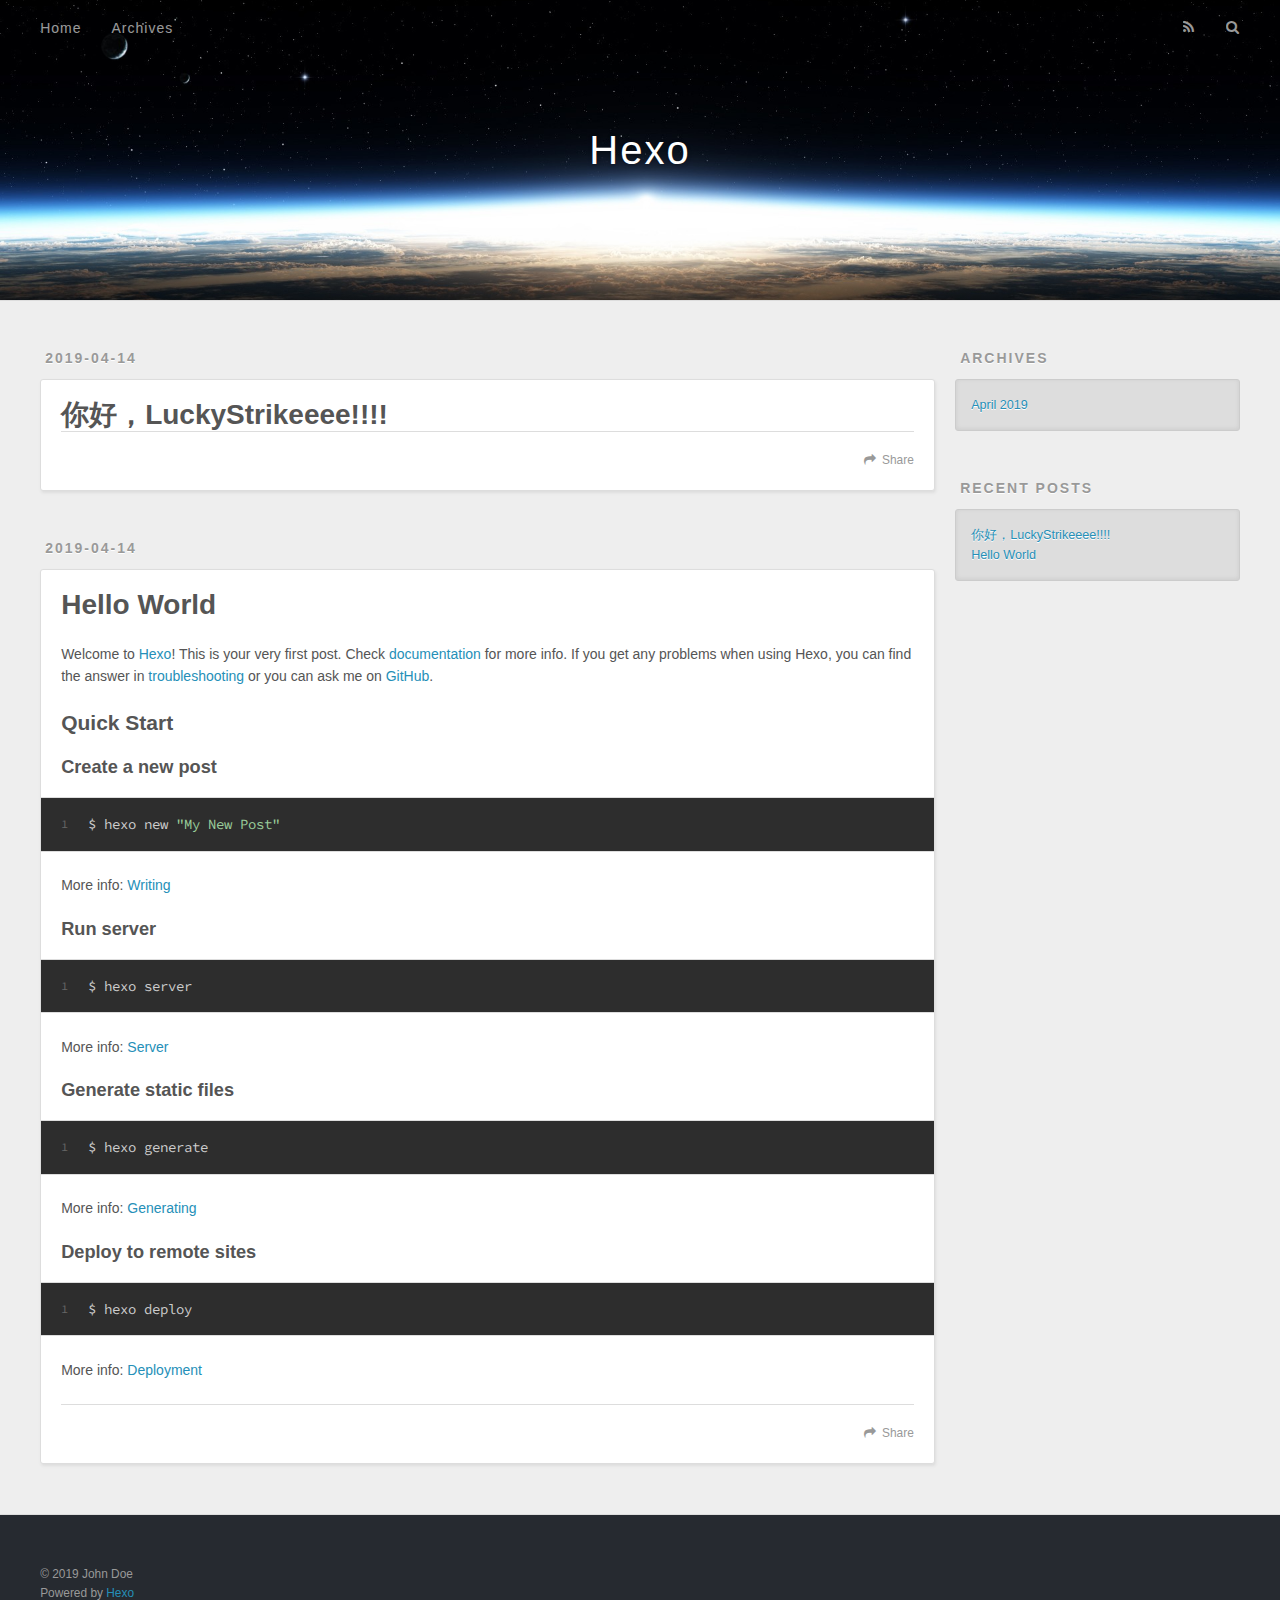
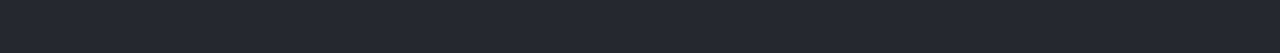
==== index.html @ 192e0778 "Site updated: 2019-04-14 22:30:24" ====
<!DOCTYPE html>
<html>
<head><meta name="generator" content="Hexo 3.8.0">
  <meta charset="utf-8">
  

  
  <title>Hexo</title>
  <meta name="viewport" content="width=device-width, initial-scale=1, maximum-scale=1">
  <meta property="og:type" content="website">
<meta property="og:title" content="Hexo">
<meta property="og:url" content="http://yoursite.com/index.html">
<meta property="og:site_name" content="Hexo">
<meta property="og:locale" content="default">
<meta name="twitter:card" content="summary">
<meta name="twitter:title" content="Hexo">
  
    <link rel="alternate" href="/atom.xml" title="Hexo" type="application/atom+xml">
  
  
    <link rel="icon" href="/favicon.png">
  
  
    <link href="//fonts.googleapis.com/css?family=Source+Code+Pro" rel="stylesheet" type="text/css">
  
  <link rel="stylesheet" href="/css/style.css">
</head>
</html>
<body>
  <div id="container">
    <div id="wrap">
      <header id="header">
  <div id="banner"></div>
  <div id="header-outer" class="outer">
    <div id="header-title" class="inner">
      <h1 id="logo-wrap">
        <a href="/" id="logo">Hexo</a>
      </h1>
      
    </div>
    <div id="header-inner" class="inner">
      <nav id="main-nav">
        <a id="main-nav-toggle" class="nav-icon"></a>
        
          <a class="main-nav-link" href="/">Home</a>
        
          <a class="main-nav-link" href="/archives">Archives</a>
        
      </nav>
      <nav id="sub-nav">
        
          <a id="nav-rss-link" class="nav-icon" href="/atom.xml" title="RSS Feed"></a>
        
        <a id="nav-search-btn" class="nav-icon" title="Search"></a>
      </nav>
      <div id="search-form-wrap">
        <form action="//google.com/search" method="get" accept-charset="UTF-8" class="search-form"><input type="search" name="q" class="search-form-input" placeholder="Search"><button type="submit" class="search-form-submit">&#xF002;</button><input type="hidden" name="sitesearch" value="http://yoursite.com"></form>
      </div>
    </div>
  </div>
</header>
      <div class="outer">
        <section id="main">
  
    <article id="post-你好，LuckyStrikeeee" class="article article-type-post" itemscope itemprop="blogPost">
  <div class="article-meta">
    <a href="/2019/04/14/你好，LuckyStrikeeee/" class="article-date">
  <time datetime="2019-04-14T14:17:17.000Z" itemprop="datePublished">2019-04-14</time>
</a>
    
  </div>
  <div class="article-inner">
    
    
      <header class="article-header">
        
  
    <h1 itemprop="name">
      <a class="article-title" href="/2019/04/14/你好，LuckyStrikeeee/">你好，LuckyStrikeeee!!!!</a>
    </h1>
  

      </header>
    
    <div class="article-entry" itemprop="articleBody">
      
        
      
    </div>
    <footer class="article-footer">
      <a data-url="http://yoursite.com/2019/04/14/你好，LuckyStrikeeee/" data-id="cjuh0jtgi0000yovgyk2rtryy" class="article-share-link">Share</a>
      
      
    </footer>
  </div>
  
</article>


  
    <article id="post-hello-world" class="article article-type-post" itemscope itemprop="blogPost">
  <div class="article-meta">
    <a href="/2019/04/14/hello-world/" class="article-date">
  <time datetime="2019-04-14T13:43:47.697Z" itemprop="datePublished">2019-04-14</time>
</a>
    
  </div>
  <div class="article-inner">
    
    
      <header class="article-header">
        
  
    <h1 itemprop="name">
      <a class="article-title" href="/2019/04/14/hello-world/">Hello World</a>
    </h1>
  

      </header>
    
    <div class="article-entry" itemprop="articleBody">
      
        <p>Welcome to <a href="https://hexo.io/" target="_blank" rel="noopener">Hexo</a>! This is your very first post. Check <a href="https://hexo.io/docs/" target="_blank" rel="noopener">documentation</a> for more info. If you get any problems when using Hexo, you can find the answer in <a href="https://hexo.io/docs/troubleshooting.html" target="_blank" rel="noopener">troubleshooting</a> or you can ask me on <a href="https://github.com/hexojs/hexo/issues" target="_blank" rel="noopener">GitHub</a>.</p>
<h2 id="Quick-Start"><a href="#Quick-Start" class="headerlink" title="Quick Start"></a>Quick Start</h2><h3 id="Create-a-new-post"><a href="#Create-a-new-post" class="headerlink" title="Create a new post"></a>Create a new post</h3><figure class="highlight bash"><table><tr><td class="gutter"><pre><span class="line">1</span><br></pre></td><td class="code"><pre><span class="line">$ hexo new <span class="string">"My New Post"</span></span><br></pre></td></tr></table></figure>
<p>More info: <a href="https://hexo.io/docs/writing.html" target="_blank" rel="noopener">Writing</a></p>
<h3 id="Run-server"><a href="#Run-server" class="headerlink" title="Run server"></a>Run server</h3><figure class="highlight bash"><table><tr><td class="gutter"><pre><span class="line">1</span><br></pre></td><td class="code"><pre><span class="line">$ hexo server</span><br></pre></td></tr></table></figure>
<p>More info: <a href="https://hexo.io/docs/server.html" target="_blank" rel="noopener">Server</a></p>
<h3 id="Generate-static-files"><a href="#Generate-static-files" class="headerlink" title="Generate static files"></a>Generate static files</h3><figure class="highlight bash"><table><tr><td class="gutter"><pre><span class="line">1</span><br></pre></td><td class="code"><pre><span class="line">$ hexo generate</span><br></pre></td></tr></table></figure>
<p>More info: <a href="https://hexo.io/docs/generating.html" target="_blank" rel="noopener">Generating</a></p>
<h3 id="Deploy-to-remote-sites"><a href="#Deploy-to-remote-sites" class="headerlink" title="Deploy to remote sites"></a>Deploy to remote sites</h3><figure class="highlight bash"><table><tr><td class="gutter"><pre><span class="line">1</span><br></pre></td><td class="code"><pre><span class="line">$ hexo deploy</span><br></pre></td></tr></table></figure>
<p>More info: <a href="https://hexo.io/docs/deployment.html" target="_blank" rel="noopener">Deployment</a></p>

      
    </div>
    <footer class="article-footer">
      <a data-url="http://yoursite.com/2019/04/14/hello-world/" data-id="cjugzwror0000ekvgzclb9ahg" class="article-share-link">Share</a>
      
      
    </footer>
  </div>
  
</article>


  


</section>
        
          <aside id="sidebar">
  
    

  
    

  
    
  
    
  <div class="widget-wrap">
    <h3 class="widget-title">Archives</h3>
    <div class="widget">
      <ul class="archive-list"><li class="archive-list-item"><a class="archive-list-link" href="/archives/2019/04/">April 2019</a></li></ul>
    </div>
  </div>


  
    
  <div class="widget-wrap">
    <h3 class="widget-title">Recent Posts</h3>
    <div class="widget">
      <ul>
        
          <li>
            <a href="/2019/04/14/你好，LuckyStrikeeee/">你好，LuckyStrikeeee!!!!</a>
          </li>
        
          <li>
            <a href="/2019/04/14/hello-world/">Hello World</a>
          </li>
        
      </ul>
    </div>
  </div>

  
</aside>
        
      </div>
      <footer id="footer">
  
  <div class="outer">
    <div id="footer-info" class="inner">
      &copy; 2019 John Doe<br>
      Powered by <a href="http://hexo.io/" target="_blank">Hexo</a>
    </div>
  </div>
</footer>
    </div>
    <nav id="mobile-nav">
  
    <a href="/" class="mobile-nav-link">Home</a>
  
    <a href="/archives" class="mobile-nav-link">Archives</a>
  
</nav>
    

<script src="//ajax.googleapis.com/ajax/libs/jquery/2.0.3/jquery.min.js"></script>


  <link rel="stylesheet" href="/fancybox/jquery.fancybox.css">
  <script src="/fancybox/jquery.fancybox.pack.js"></script>


<script src="/js/script.js"></script>



  </div>
</body>
</html>
---- css/style.css ----
body {
  width: 100%;
}
body:before,
body:after {
  content: "";
  display: table;
}
body:after {
  clear: both;
}
html,
body,
div,
span,
applet,
object,
iframe,
h1,
h2,
h3,
h4,
h5,
h6,
p,
blockquote,
pre,
a,
abbr,
acronym,
address,
big,
cite,
code,
del,
dfn,
em,
img,
ins,
kbd,
q,
s,
samp,
small,
strike,
strong,
sub,
sup,
tt,
var,
dl,
dt,
dd,
ol,
ul,
li,
fieldset,
form,
label,
legend,
table,
caption,
tbody,
tfoot,
thead,
tr,
th,
td {
  margin: 0;
  padding: 0;
  border: 0;
  outline: 0;
  font-weight: inherit;
  font-style: inherit;
  font-family: inherit;
  font-size: 100%;
  vertical-align: baseline;
}
body {
  line-height: 1;
  color: #000;
  background: #fff;
}
ol,
ul {
  list-style: none;
}
table {
  border-collapse: separate;
  border-spacing: 0;
  vertical-align: middle;
}
caption,
th,
td {
  text-align: left;
  font-weight: normal;
  vertical-align: middle;
}
a img {
  border: none;
}
input,
button {
  margin: 0;
  padding: 0;
}
input::-moz-focus-inner,
button::-moz-focus-inner {
  border: 0;
  padding: 0;
}
@font-face {
  font-family: FontAwesome;
  font-style: normal;
  font-weight: normal;
  src: url("fonts/fontawesome-webfont.eot?v=#4.0.3");
  src: url("fonts/fontawesome-webfont.eot?#iefix&v=#4.0.3") format("embedded-opentype"), url("fonts/fontawesome-webfont.woff?v=#4.0.3") format("woff"), url("fonts/fontawesome-webfont.ttf?v=#4.0.3") format("truetype"), url("fonts/fontawesome-webfont.svg#fontawesomeregular?v=#4.0.3") format("svg");
}
html,
body,
#container {
  height: 100%;
}
body {
  background: #eee;
  font: 14px -apple-system, BlinkMacSystemFont, "Segoe UI", "Roboto", "Oxygen", "Ubuntu", "Cantarell", "Fira Sans", "Droid Sans", "Helvetica Neue", sans-serif;
  -webkit-text-size-adjust: 100%;
}
.outer {
  max-width: 1220px;
  margin: 0 auto;
  padding: 0 20px;
}
.outer:before,
.outer:after {
  content: "";
  display: table;
}
.outer:after {
  clear: both;
}
.inner {
  display: inline;
  float: left;
  width: 98.33333333333333%;
  margin: 0 0.833333333333333%;
}
.left,
.alignleft {
  float: left;
}
.right,
.alignright {
  float: right;
}
.clear {
  clear: both;
}
#container {
  position: relative;
}
.mobile-nav-on {
  overflow: hidden;
}
#wrap {
  height: 100%;
  width: 100%;
  position: absolute;
  top: 0;
  left: 0;
  -webkit-transition: 0.2s ease-out;
  -moz-transition: 0.2s ease-out;
  -ms-transition: 0.2s ease-out;
  transition: 0.2s ease-out;
  z-index: 1;
  background: #eee;
}
.mobile-nav-on #wrap {
  left: 280px;
}
@media screen and (min-width: 768px) {
  #main {
    display: inline;
    float: left;
    width: 73.33333333333333%;
    margin: 0 0.833333333333333%;
  }
}
.article-date,
.article-category-link,
.archive-year,
.widget-title {
  text-decoration: none;
  text-transform: uppercase;
  letter-spacing: 2px;
  color: #999;
  margin-bottom: 1em;
  margin-left: 5px;
  line-height: 1em;
  text-shadow: 0 1px #fff;
  font-weight: bold;
}
.article-inner,
.archive-article-inner {
  background: #fff;
  -webkit-box-shadow: 1px 2px 3px #ddd;
  box-shadow: 1px 2px 3px #ddd;
  border: 1px solid #ddd;
  border-radius: 3px;
}
.article-entry h1,
.widget h1 {
  font-size: 2em;
}
.article-entry h2,
.widget h2 {
  font-size: 1.5em;
}
.article-entry h3,
.widget h3 {
  font-size: 1.3em;
}
.article-entry h4,
.widget h4 {
  font-size: 1.2em;
}
.article-entry h5,
.widget h5 {
  font-size: 1em;
}
.article-entry h6,
.widget h6 {
  font-size: 1em;
  color: #999;
}
.article-entry hr,
.widget hr {
  border: 1px dashed #ddd;
}
.article-entry strong,
.widget strong {
  font-weight: bold;
}
.article-entry em,
.widget em,
.article-entry cite,
.widget cite {
  font-style: italic;
}
.article-entry sup,
.widget sup,
.article-entry sub,
.widget sub {
  font-size: 0.75em;
  line-height: 0;
  position: relative;
  vertical-align: baseline;
}
.article-entry sup,
.widget sup {
  top: -0.5em;
}
.article-entry sub,
.widget sub {
  bottom: -0.2em;
}
.article-entry small,
.widget small {
  font-size: 0.85em;
}
.article-entry acronym,
.widget acronym,
.article-entry abbr,
.widget abbr {
  border-bottom: 1px dotted;
}
.article-entry ul,
.widget ul,
.article-entry ol,
.widget ol,
.article-entry dl,
.widget dl {
  margin: 0 20px;
  line-height: 1.6em;
}
.article-entry ul ul,
.widget ul ul,
.article-entry ol ul,
.widget ol ul,
.article-entry ul ol,
.widget ul ol,
.article-entry ol ol,
.widget ol ol {
  margin-top: 0;
  margin-bottom: 0;
}
.article-entry ul,
.widget ul {
  list-style: disc;
}
.article-entry ol,
.widget ol {
  list-style: decimal;
}
.article-entry dt,
.widget dt {
  font-weight: bold;
}
#header {
  height: 300px;
  position: relative;
  border-bottom: 1px solid #ddd;
}
#header:before,
#header:after {
  content: "";
  position: absolute;
  left: 0;
  right: 0;
  height: 40px;
}
#header:before {
  top: 0;
  background: -webkit-linear-gradient(rgba(0,0,0,0.2), transparent);
  background: -moz-linear-gradient(rgba(0,0,0,0.2), transparent);
  background: -ms-linear-gradient(rgba(0,0,0,0.2), transparent);
  background: linear-gradient(rgba(0,0,0,0.2), transparent);
}
#header:after {
  bottom: 0;
  background: -webkit-linear-gradient(transparent, rgba(0,0,0,0.2));
  background: -moz-linear-gradient(transparent, rgba(0,0,0,0.2));
  background: -ms-linear-gradient(transparent, rgba(0,0,0,0.2));
  background: linear-gradient(transparent, rgba(0,0,0,0.2));
}
#header-outer {
  height: 100%;
  position: relative;
}
#header-inner {
  position: relative;
  overflow: hidden;
}
#banner {
  position: absolute;
  top: 0;
  left: 0;
  width: 100%;
  height: 100%;
  background: url("images/banner.jpg") center #000;
  -webkit-background-size: cover;
  -moz-background-size: cover;
  background-size: cover;
  z-index: -1;
}
#header-title {
  text-align: center;
  height: 40px;
  position: absolute;
  top: 50%;
  left: 0;
  margin-top: -20px;
}
#logo,
#subtitle {
  text-decoration: none;
  color: #fff;
  font-weight: 300;
  text-shadow: 0 1px 4px rgba(0,0,0,0.3);
}
#logo {
  font-size: 40px;
  line-height: 40px;
  letter-spacing: 2px;
}
#subtitle {
  font-size: 16px;
  line-height: 16px;
  letter-spacing: 1px;
}
#subtitle-wrap {
  margin-top: 16px;
}
#main-nav {
  float: left;
  margin-left: -15px;
}
.nav-icon,
.main-nav-link {
  float: left;
  color: #fff;
  opacity: 0.6;
  text-decoration: none;
  text-shadow: 0 1px rgba(0,0,0,0.2);
  -webkit-transition: opacity 0.2s;
  -moz-transition: opacity 0.2s;
  -ms-transition: opacity 0.2s;
  transition: opacity 0.2s;
  display: block;
  padding: 20px 15px;
}
.nav-icon:hover,
.main-nav-link:hover {
  opacity: 1;
}
.nav-icon {
  font-family: FontAwesome;
  text-align: center;
  font-size: 14px;
  width: 14px;
  height: 14px;
  padding: 20px 15px;
  position: relative;
  cursor: pointer;
}
.main-nav-link {
  font-weight: 300;
  letter-spacing: 1px;
}
@media screen and (max-width: 479px) {
  .main-nav-link {
    display: none;
  }
}
#main-nav-toggle {
  display: none;
}
#main-nav-toggle:before {
  content: "\f0c9";
}
@media screen and (max-width: 479px) {
  #main-nav-toggle {
    display: block;
  }
}
#sub-nav {
  float: right;
  margin-right: -15px;
}
#nav-rss-link:before {
  content: "\f09e";
}
#nav-search-btn:before {
  content: "\f002";
}
#search-form-wrap {
  position: absolute;
  top: 15px;
  width: 150px;
  height: 30px;
  right: -150px;
  opacity: 0;
  -webkit-transition: 0.2s ease-out;
  -moz-transition: 0.2s ease-out;
  -ms-transition: 0.2s ease-out;
  transition: 0.2s ease-out;
}
#search-form-wrap.on {
  opacity: 1;
  right: 0;
}
@media screen and (max-width: 479px) {
  #search-form-wrap {
    width: 100%;
    right: -100%;
  }
}
.search-form {
  position: absolute;
  top: 0;
  left: 0;
  right: 0;
  background: #fff;
  padding: 5px 15px;
  border-radius: 15px;
  -webkit-box-shadow: 0 0 10px rgba(0,0,0,0.3);
  box-shadow: 0 0 10px rgba(0,0,0,0.3);
}
.search-form-input {
  border: none;
  background: none;
  color: #555;
  width: 100%;
  font: 13px -apple-system, BlinkMacSystemFont, "Segoe UI", "Roboto", "Oxygen", "Ubuntu", "Cantarell", "Fira Sans", "Droid Sans", "Helvetica Neue", sans-serif;
  outline: none;
}
.search-form-input::-webkit-search-results-decoration,
.search-form-input::-webkit-search-cancel-button {
  -webkit-appearance: none;
}
.search-form-submit {
  position: absolute;
  top: 50%;
  right: 10px;
  margin-top: -7px;
  font: 13px FontAwesome;
  border: none;
  background: none;
  color: #bbb;
  cursor: pointer;
}
.search-form-submit:hover,
.search-form-submit:focus {
  color: #777;
}
.article {
  margin: 50px 0;
}
.article-inner {
  overflow: hidden;
}
.article-meta:before,
.article-meta:after {
  content: "";
  display: table;
}
.article-meta:after {
  clear: both;
}
.article-date {
  float: left;
}
.article-category {
  float: left;
  line-height: 1em;
  color: #ccc;
  text-shadow: 0 1px #fff;
  margin-left: 8px;
}
.article-category:before {
  content: "\2022";
}
.article-category-link {
  margin: 0 12px 1em;
}
.article-header {
  padding: 20px 20px 0;
}
.article-title {
  text-decoration: none;
  font-size: 2em;
  font-weight: bold;
  color: #555;
  line-height: 1.1em;
  -webkit-transition: color 0.2s;
  -moz-transition: color 0.2s;
  -ms-transition: color 0.2s;
  transition: color 0.2s;
}
a.article-title:hover {
  color: #258fb8;
}
.article-entry {
  color: #555;
  padding: 0 20px;
}
.article-entry:before,
.article-entry:after {
  content: "";
  display: table;
}
.article-entry:after {
  clear: both;
}
.article-entry p,
.article-entry table {
  line-height: 1.6em;
  margin: 1.6em 0;
}
.article-entry h1,
.article-entry h2,
.article-entry h3,
.article-entry h4,
.article-entry h5,
.article-entry h6 {
  font-weight: bold;
}
.article-entry h1,
.article-entry h2,
.article-entry h3,
.article-entry h4,
.article-entry h5,
.article-entry h6 {
  line-height: 1.1em;
  margin: 1.1em 0;
}
.article-entry a {
  color: #258fb8;
  text-decoration: none;
}
.article-entry a:hover {
  text-decoration: underline;
}
.article-entry ul,
.article-entry ol,
.article-entry dl {
  margin-top: 1.6em;
  margin-bottom: 1.6em;
}
.article-entry img,
.article-entry video {
  max-width: 100%;
  height: auto;
  display: block;
  margin: auto;
}
.article-entry iframe {
  border: none;
}
.article-entry table {
  width: 100%;
  border-collapse: collapse;
  border-spacing: 0;
}
.article-entry th {
  font-weight: bold;
  border-bottom: 3px solid #ddd;
  padding-bottom: 0.5em;
}
.article-entry td {
  border-bottom: 1px solid #ddd;
  padding: 10px 0;
}
.article-entry blockquote {
  font-family: Georgia, "Times New Roman", serif;
  font-size: 1.4em;
  margin: 1.6em 20px;
  text-align: center;
}
.article-entry blockquote footer {
  font-size: 14px;
  margin: 1.6em 0;
  font-family: -apple-system, BlinkMacSystemFont, "Segoe UI", "Roboto", "Oxygen", "Ubuntu", "Cantarell", "Fira Sans", "Droid Sans", "Helvetica Neue", sans-serif;
}
.article-entry blockquote footer cite:before {
  content: "—";
  padding: 0 0.5em;
}
.article-entry .pullquote {
  text-align: left;
  width: 45%;
  margin: 0;
}
.article-entry .pullquote.left {
  margin-left: 0.5em;
  margin-right: 1em;
}
.article-entry .pullquote.right {
  margin-right: 0.5em;
  margin-left: 1em;
}
.article-entry .caption {
  color: #999;
  display: block;
  font-size: 0.9em;
  margin-top: 0.5em;
  position: relative;
  text-align: center;
}
.article-entry .video-container {
  position: relative;
  padding-top: 56.25%;
  height: 0;
  overflow: hidden;
}
.article-entry .video-container iframe,
.article-entry .video-container object,
.article-entry .video-container embed {
  position: absolute;
  top: 0;
  left: 0;
  width: 100%;
  height: 100%;
  margin-top: 0;
}
.article-more-link a {
  display: inline-block;
  line-height: 1em;
  padding: 6px 15px;
  border-radius: 15px;
  background: #eee;
  color: #999;
  text-shadow: 0 1px #fff;
  text-decoration: none;
}
.article-more-link a:hover {
  background: #258fb8;
  color: #fff;
  text-decoration: none;
  text-shadow: 0 1px #1e7293;
}
.article-footer {
  font-size: 0.85em;
  line-height: 1.6em;
  border-top: 1px solid #ddd;
  padding-top: 1.6em;
  margin: 0 20px 20px;
}
.article-footer:before,
.article-footer:after {
  content: "";
  display: table;
}
.article-footer:after {
  clear: both;
}
.article-footer a {
  color: #999;
  text-decoration: none;
}
.article-footer a:hover {
  color: #555;
}
.article-tag-list-item {
  float: left;
  margin-right: 10px;
}
.article-tag-list-link:before {
  content: "#";
}
.article-comment-link {
  float: right;
}
.article-comment-link:before {
  content: "\f075";
  font-family: FontAwesome;
  padding-right: 8px;
}
.article-share-link {
  cursor: pointer;
  float: right;
  margin-left: 20px;
}
.article-share-link:before {
  content: "\f064";
  font-family: FontAwesome;
  padding-right: 6px;
}
#article-nav {
  position: relative;
}
#article-nav:before,
#article-nav:after {
  content: "";
  display: table;
}
#article-nav:after {
  clear: both;
}
@media screen and (min-width: 768px) {
  #article-nav {
    margin: 50px 0;
  }
  #article-nav:before {
    width: 8px;
    height: 8px;
    position: absolute;
    top: 50%;
    left: 50%;
    margin-top: -4px;
    margin-left: -4px;
    content: "";
    border-radius: 50%;
    background: #ddd;
    -webkit-box-shadow: 0 1px 2px #fff;
    box-shadow: 0 1px 2px #fff;
  }
}
.article-nav-link-wrap {
  text-decoration: none;
  text-shadow: 0 1px #fff;
  color: #999;
  -webkit-box-sizing: border-box;
  -moz-box-sizing: border-box;
  box-sizing: border-box;
  margin-top: 50px;
  text-align: center;
  display: block;
}
.article-nav-link-wrap:hover {
  color: #555;
}
@media screen and (min-width: 768px) {
  .article-nav-link-wrap {
    width: 50%;
    margin-top: 0;
  }
}
@media screen and (min-width: 768px) {
  #article-nav-newer {
    float: left;
    text-align: right;
    padding-right: 20px;
  }
}
@media screen and (min-width: 768px) {
  #article-nav-older {
    float: right;
    text-align: left;
    padding-left: 20px;
  }
}
.article-nav-caption {
  text-transform: uppercase;
  letter-spacing: 2px;
  color: #ddd;
  line-height: 1em;
  font-weight: bold;
}
#article-nav-newer .article-nav-caption {
  margin-right: -2px;
}
.article-nav-title {
  font-size: 0.85em;
  line-height: 1.6em;
  margin-top: 0.5em;
}
.article-share-box {
  position: absolute;
  display: none;
  background: #fff;
  -webkit-box-shadow: 1px 2px 10px rgba(0,0,0,0.2);
  box-shadow: 1px 2px 10px rgba(0,0,0,0.2);
  border-radius: 3px;
  margin-left: -145px;
  overflow: hidden;
  z-index: 1;
}
.article-share-box.on {
  display: block;
}
.article-share-input {
  width: 100%;
  background: none;
  -webkit-box-sizing: border-box;
  -moz-box-sizing: border-box;
  box-sizing: border-box;
  font: 14px -apple-system, BlinkMacSystemFont, "Segoe UI", "Roboto", "Oxygen", "Ubuntu", "Cantarell", "Fira Sans", "Droid Sans", "Helvetica Neue", sans-serif;
  padding: 0 15px;
  color: #555;
  outline: none;
  border: 1px solid #ddd;
  border-radius: 3px 3px 0 0;
  height: 36px;
  line-height: 36px;
}
.article-share-links {
  background: #eee;
}
.article-share-links:before,
.article-share-links:after {
  content: "";
  display: table;
}
.article-share-links:after {
  clear: both;
}
.article-share-twitter,
.article-share-facebook,
.article-share-pinterest,
.article-share-google {
  width: 50px;
  height: 36px;
  display: block;
  float: left;
  position: relative;
  color: #999;
  text-shadow: 0 1px #fff;
}
.article-share-twitter:before,
.article-share-facebook:before,
.article-share-pinterest:before,
.article-share-google:before {
  font-size: 20px;
  font-family: FontAwesome;
  width: 20px;
  height: 20px;
  position: absolute;
  top: 50%;
  left: 50%;
  margin-top: -10px;
  margin-left: -10px;
  text-align: center;
}
.article-share-twitter:hover,
.article-share-facebook:hover,
.article-share-pinterest:hover,
.article-share-google:hover {
  color: #fff;
}
.article-share-twitter:before {
  content: "\f099";
}
.article-share-twitter:hover {
  background: #00aced;
  text-shadow: 0 1px #008abe;
}
.article-share-facebook:before {
  content: "\f09a";
}
.article-share-facebook:hover {
  background: #3b5998;
  text-shadow: 0 1px #2f477a;
}
.article-share-pinterest:before {
  content: "\f0d2";
}
.article-share-pinterest:hover {
  background: #cb2027;
  text-shadow: 0 1px #a21a1f;
}
.article-share-google:before {
  content: "\f0d5";
}
.article-share-google:hover {
  background: #dd4b39;
  text-shadow: 0 1px #be3221;
}
.article-gallery {
  background: #000;
  position: relative;
}
.article-gallery-photos {
  position: relative;
  overflow: hidden;
}
.article-gallery-img {
  display: none;
  max-width: 100%;
}
.article-gallery-img:first-child {
  display: block;
}
.article-gallery-img.loaded {
  position: absolute;
  display: block;
}
.article-gallery-img img {
  display: block;
  max-width: 100%;
  margin: 0 auto;
}
#comments {
  background: #fff;
  -webkit-box-shadow: 1px 2px 3px #ddd;
  box-shadow: 1px 2px 3px #ddd;
  padding: 20px;
  border: 1px solid #ddd;
  border-radius: 3px;
  margin: 50px 0;
}
#comments a {
  color: #258fb8;
}
.archives-wrap {
  margin: 50px 0;
}
.archives:before,
.archives:after {
  content: "";
  display: table;
}
.archives:after {
  clear: both;
}
.archive-year-wrap {
  margin-bottom: 1em;
}
.archives {
  -webkit-column-gap: 10px;
  -moz-column-gap: 10px;
  column-gap: 10px;
}
@media screen and (min-width: 480px) and (max-width: 767px) {
  .archives {
    -webkit-column-count: 2;
    -moz-column-count: 2;
    column-count: 2;
  }
}
@media screen and (min-width: 768px) {
  .archives {
    -webkit-column-count: 3;
    -moz-column-count: 3;
    column-count: 3;
  }
}
.archive-article {
  -webkit-column-break-inside: avoid;
  page-break-inside: avoid;
  overflow: hidden;
  break-inside: avoid-column;
}
.archive-article-inner {
  padding: 10px;
  margin-bottom: 15px;
}
.archive-article-title {
  text-decoration: none;
  font-weight: bold;
  color: #555;
  -webkit-transition: color 0.2s;
  -moz-transition: color 0.2s;
  -ms-transition: color 0.2s;
  transition: color 0.2s;
  line-height: 1.6em;
}
.archive-article-title:hover {
  color: #258fb8;
}
.archive-article-footer {
  margin-top: 1em;
}
.archive-article-date {
  color: #999;
  text-decoration: none;
  font-size: 0.85em;
  line-height: 1em;
  margin-bottom: 0.5em;
  display: block;
}
#page-nav {
  margin: 50px auto;
  background: #fff;
  -webkit-box-shadow: 1px 2px 3px #ddd;
  box-shadow: 1px 2px 3px #ddd;
  border: 1px solid #ddd;
  border-radius: 3px;
  text-align: center;
  color: #999;
  overflow: hidden;
}
#page-nav:before,
#page-nav:after {
  content: "";
  display: table;
}
#page-nav:after {
  clear: both;
}
#page-nav a,
#page-nav span {
  padding: 10px 20px;
  line-height: 1;
  height: 2ex;
}
#page-nav a {
  color: #999;
  text-decoration: none;
}
#page-nav a:hover {
  background: #999;
  color: #fff;
}
#page-nav .prev {
  float: left;
}
#page-nav .next {
  float: right;
}
#page-nav .page-number {
  display: inline-block;
}
@media screen and (max-width: 479px) {
  #page-nav .page-number {
    display: none;
  }
}
#page-nav .current {
  color: #555;
  font-weight: bold;
}
#page-nav .space {
  color: #ddd;
}
#footer {
  background: #262a30;
  padding: 50px 0;
  border-top: 1px solid #ddd;
  color: #999;
}
#footer a {
  color: #258fb8;
  text-decoration: none;
}
#footer a:hover {
  text-decoration: underline;
}
#footer-info {
  line-height: 1.6em;
  font-size: 0.85em;
}
.article-entry pre,
.article-entry .highlight {
  background: #2d2d2d;
  margin: 0 -20px;
  padding: 15px 20px;
  border-style: solid;
  border-color: #ddd;
  border-width: 1px 0;
  overflow: auto;
  color: #ccc;
  line-height: 22.400000000000002px;
}
.article-entry .highlight .gutter pre,
.article-entry .gist .gist-file .gist-data .line-numbers {
  color: #666;
  font-size: 0.85em;
}
.article-entry pre,
.article-entry code {
  font-family: "Source Code Pro", Consolas, Monaco, Menlo, Consolas, monospace;
}
.article-entry code {
  background: #eee;
  text-shadow: 0 1px #fff;
  padding: 0 0.3em;
}
.article-entry pre code {
  background: none;
  text-shadow: none;
  padding: 0;
}
.article-entry .highlight pre {
  border: none;
  margin: 0;
  padding: 0;
}
.article-entry .highlight table {
  margin: 0;
  width: auto;
}
.article-entry .highlight td {
  border: none;
  padding: 0;
}
.article-entry .highlight figcaption {
  font-size: 0.85em;
  color: #999;
  line-height: 1em;
  margin-bottom: 1em;
}
.article-entry .highlight figcaption:before,
.article-entry .highlight figcaption:after {
  content: "";
  display: table;
}
.article-entry .highlight figcaption:after {
  clear: both;
}
.article-entry .highlight figcaption a {
  float: right;
}
.article-entry .highlight .gutter pre {
  text-align: right;
  padding-right: 20px;
}
.article-entry .highlight .line {
  height: 22.400000000000002px;
}
.article-entry .highlight .line.marked {
  background: #515151;
}
.article-entry .gist {
  margin: 0 -20px;
  border-style: solid;
  border-color: #ddd;
  border-width: 1px 0;
  background: #2d2d2d;
  padding: 15px 20px 15px 0;
}
.article-entry .gist .gist-file {
  border: none;
  font-family: "Source Code Pro", Consolas, Monaco, Menlo, Consolas, monospace;
  margin: 0;
}
.article-entry .gist .gist-file .gist-data {
  background: none;
  border: none;
}
.article-entry .gist .gist-file .gist-data .line-numbers {
  background: none;
  border: none;
  padding: 0 20px 0 0;
}
.article-entry .gist .gist-file .gist-data .line-data {
  padding: 0 !important;
}
.article-entry .gist .gist-file .highlight {
  margin: 0;
  padding: 0;
  border: none;
}
.article-entry .gist .gist-file .gist-meta {
  background: #2d2d2d;
  color: #999;
  font: 0.85em -apple-system, BlinkMacSystemFont, "Segoe UI", "Roboto", "Oxygen", "Ubuntu", "Cantarell", "Fira Sans", "Droid Sans", "Helvetica Neue", sans-serif;
  text-shadow: 0 0;
  padding: 0;
  margin-top: 1em;
  margin-left: 20px;
}
.article-entry .gist .gist-file .gist-meta a {
  color: #258fb8;
  font-weight: normal;
}
.article-entry .gist .gist-file .gist-meta a:hover {
  text-decoration: underline;
}
pre .comment,
pre .title {
  color: #999;
}
pre .variable,
pre .attribute,
pre .tag,
pre .regexp,
pre .ruby .constant,
pre .xml .tag .title,
pre .xml .pi,
pre .xml .doctype,
pre .html .doctype,
pre .css .id,
pre .css .class,
pre .css .pseudo {
  color: #f2777a;
}
pre .number,
pre .preprocessor,
pre .built_in,
pre .literal,
pre .params,
pre .constant {
  color: #f99157;
}
pre .class,
pre .ruby .class .title,
pre .css .rules .attribute {
  color: #9c9;
}
pre .string,
pre .value,
pre .inheritance,
pre .header,
pre .ruby .symbol,
pre .xml .cdata {
  color: #9c9;
}
pre .css .hexcolor {
  color: #6cc;
}
pre .function,
pre .python .decorator,
pre .python .title,
pre .ruby .function .title,
pre .ruby .title .keyword,
pre .perl .sub,
pre .javascript .title,
pre .coffeescript .title {
  color: #69c;
}
pre .keyword,
pre .javascript .function {
  color: #c9c;
}
@media screen and (max-width: 479px) {
  #mobile-nav {
    position: absolute;
    top: 0;
    left: 0;
    width: 280px;
    height: 100%;
    background: #191919;
    border-right: 1px solid #fff;
  }
}
@media screen and (max-width: 479px) {
  .mobile-nav-link {
    display: block;
    color: #999;
    text-decoration: none;
    padding: 15px 20px;
    font-weight: bold;
  }
  .mobile-nav-link:hover {
    color: #fff;
  }
}
@media screen and (min-width: 768px) {
  #sidebar {
    display: inline;
    float: left;
    width: 23.333333333333332%;
    margin: 0 0.833333333333333%;
  }
}
.widget-wrap {
  margin: 50px 0;
}
.widget {
  color: #777;
  text-shadow: 0 1px #fff;
  background: #ddd;
  -webkit-box-shadow: 0 -1px 4px #ccc inset;
  box-shadow: 0 -1px 4px #ccc inset;
  border: 1px solid #ccc;
  padding: 15px;
  border-radius: 3px;
}
.widget a {
  color: #258fb8;
  text-decoration: none;
}
.widget a:hover {
  text-decoration: underline;
}
.widget ul ul,
.widget ol ul,
.widget dl ul,
.widget ul ol,
.widget ol ol,
.widget dl ol,
.widget ul dl,
.widget ol dl,
.widget dl dl {
  margin-left: 15px;
  list-style: disc;
}
.widget {
  line-height: 1.6em;
  word-wrap: break-word;
  font-size: 0.9em;
}
.widget ul,
.widget ol {
  list-style: none;
  margin: 0;
}
.widget ul ul,
.widget ol ul,
.widget ul ol,
.widget ol ol {
  margin: 0 20px;
}
.widget ul ul,
.widget ol ul {
  list-style: disc;
}
.widget ul ol,
.widget ol ol {
  list-style: decimal;
}
.category-list-count,
.tag-list-count,
.archive-list-count {
  padding-left: 5px;
  color: #999;
  font-size: 0.85em;
}
.category-list-count:before,
.tag-list-count:before,
.archive-list-count:before {
  content: "(";
}
.category-list-count:after,
.tag-list-count:after,
.archive-list-count:after {
  content: ")";
}
.tagcloud a {
  margin-right: 5px;
  display: inline-block;
}
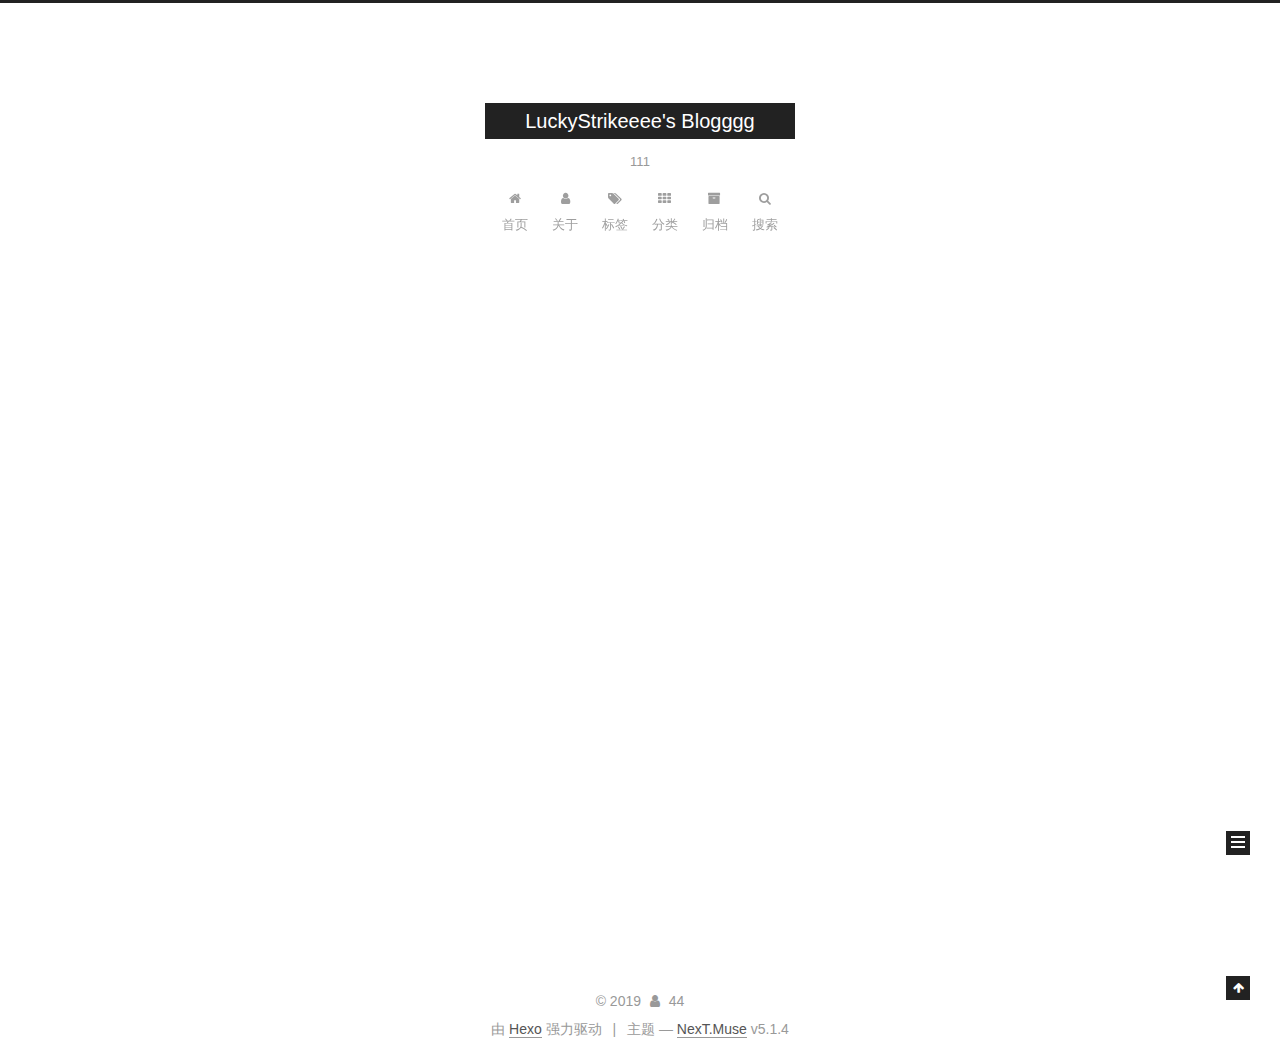
==== commit 2e9f169f: "Site updated: 2019-04-15 19:59:00" ====
--- a/index.html
+++ b/index.html
@@ -1,224 +1,1119 @@
 <!DOCTYPE html>
-<html>
+
+
+
+  
+
+
+<html class="theme-next muse use-motion" lang="zh-Hans">
 <head><meta name="generator" content="Hexo 3.8.0">
-  <meta charset="utf-8">
-  
-
-  
-  <title>Hexo</title>
-  <meta name="viewport" content="width=device-width, initial-scale=1, maximum-scale=1">
-  <meta property="og:type" content="website">
-<meta property="og:title" content="Hexo">
+  <meta charset="UTF-8">
+<meta http-equiv="X-UA-Compatible" content="IE=edge">
+<meta name="viewport" content="width=device-width, initial-scale=1, maximum-scale=1">
+<meta name="theme-color" content="#222">
+
+
+
+
+
+
+
+
+
+<meta http-equiv="Cache-Control" content="no-transform">
+<meta http-equiv="Cache-Control" content="no-siteapp">
+
+
+
+
+
+
+
+
+
+
+
+
+
+
+
+
+  
+  
+  <link href="/lib/fancybox/source/jquery.fancybox.css?v=2.1.5" rel="stylesheet" type="text/css">
+
+
+
+
+
+
+
+<link href="/lib/font-awesome/css/font-awesome.min.css?v=4.6.2" rel="stylesheet" type="text/css">
+
+<link href="/css/main.css?v=5.1.4" rel="stylesheet" type="text/css">
+
+
+  <link rel="apple-touch-icon" sizes="180x180" href="/images/apple-touch-icon-next.png?v=5.1.4">
+
+
+  <link rel="icon" type="image/png" sizes="32x32" href="/images/favicon-32x32-next.png?v=5.1.4">
+
+
+  <link rel="icon" type="image/png" sizes="16x16" href="/images/favicon-16x16-next.png?v=5.1.4">
+
+
+  <link rel="mask-icon" href="/images/logo.svg?v=5.1.4" color="#222">
+
+
+
+
+
+  <meta name="keywords" content="Hexo, NexT">
+
+
+
+
+
+
+
+
+
+
+<meta property="og:type" content="website">
+<meta property="og:title" content="LuckyStrikeeee&#39;s Blogggg">
 <meta property="og:url" content="http://yoursite.com/index.html">
-<meta property="og:site_name" content="Hexo">
-<meta property="og:locale" content="default">
+<meta property="og:site_name" content="LuckyStrikeeee&#39;s Blogggg">
+<meta property="og:locale" content="zh-Hans">
 <meta name="twitter:card" content="summary">
-<meta name="twitter:title" content="Hexo">
-  
-    <link rel="alternate" href="/atom.xml" title="Hexo" type="application/atom+xml">
-  
-  
-    <link rel="icon" href="/favicon.png">
-  
-  
-    <link href="//fonts.googleapis.com/css?family=Source+Code+Pro" rel="stylesheet" type="text/css">
-  
-  <link rel="stylesheet" href="/css/style.css">
+<meta name="twitter:title" content="LuckyStrikeeee&#39;s Blogggg">
+
+
+
+<script type="text/javascript" id="hexo.configurations">
+  var NexT = window.NexT || {};
+  var CONFIG = {
+    root: '/',
+    scheme: 'Muse',
+    version: '5.1.4',
+    sidebar: {"position":"left","display":"post","offset":12,"b2t":false,"scrollpercent":false,"onmobile":false},
+    fancybox: true,
+    tabs: true,
+    motion: {"enable":true,"async":false,"transition":{"post_block":"fadeIn","post_header":"slideDownIn","post_body":"slideDownIn","coll_header":"slideLeftIn","sidebar":"slideUpIn"}},
+    duoshuo: {
+      userId: '0',
+      author: '博主'
+    },
+    algolia: {
+      applicationID: '',
+      apiKey: '',
+      indexName: '',
+      hits: {"per_page":10},
+      labels: {"input_placeholder":"Search for Posts","hits_empty":"We didn't find any results for the search: ${query}","hits_stats":"${hits} results found in ${time} ms"}
+    }
+  };
+</script>
+
+
+
+  <link rel="canonical" href="http://yoursite.com/">
+
+
+
+
+
+  <title>LuckyStrikeeee's Blogggg</title>
+  
+
+
+
+
+
+
+
+
 </head>
-</html>
-<body>
-  <div id="container">
-    <div id="wrap">
-      <header id="header">
-  <div id="banner"></div>
-  <div id="header-outer" class="outer">
-    <div id="header-title" class="inner">
-      <h1 id="logo-wrap">
-        <a href="/" id="logo">Hexo</a>
-      </h1>
-      
+
+<body itemscope itemtype="http://schema.org/WebPage" lang="zh-Hans">
+
+  
+  
+    
+  
+
+  <div class="container sidebar-position-left 
+  page-home">
+    <div class="headband"></div>
+
+    <header id="header" class="header" itemscope itemtype="http://schema.org/WPHeader">
+      <div class="header-inner"><div class="site-brand-wrapper">
+  <div class="site-meta ">
+    
+
+    <div class="custom-logo-site-title">
+      <a href="/" class="brand" rel="start">
+        <span class="logo-line-before"><i></i></span>
+        <span class="site-title">LuckyStrikeeee's Blogggg</span>
+        <span class="logo-line-after"><i></i></span>
+      </a>
     </div>
-    <div id="header-inner" class="inner">
-      <nav id="main-nav">
-        <a id="main-nav-toggle" class="nav-icon"></a>
-        
-          <a class="main-nav-link" href="/">Home</a>
-        
-          <a class="main-nav-link" href="/archives">Archives</a>
-        
-      </nav>
-      <nav id="sub-nav">
-        
-          <a id="nav-rss-link" class="nav-icon" href="/atom.xml" title="RSS Feed"></a>
-        
-        <a id="nav-search-btn" class="nav-icon" title="Search"></a>
-      </nav>
-      <div id="search-form-wrap">
-        <form action="//google.com/search" method="get" accept-charset="UTF-8" class="search-form"><input type="search" name="q" class="search-form-input" placeholder="Search"><button type="submit" class="search-form-submit">&#xF002;</button><input type="hidden" name="sitesearch" value="http://yoursite.com"></form>
-      </div>
+      
+        <p class="site-subtitle">111</p>
+      
+  </div>
+
+  <div class="site-nav-toggle">
+    <button>
+      <span class="btn-bar"></span>
+      <span class="btn-bar"></span>
+      <span class="btn-bar"></span>
+    </button>
+  </div>
+</div>
+
+<nav class="site-nav">
+  
+
+  
+    <ul id="menu" class="menu">
+      
+        
+        <li class="menu-item menu-item-home">
+          <a href="/" rel="section">
+            
+              <i class="menu-item-icon fa fa-fw fa-home"></i> <br>
+            
+            首页
+          </a>
+        </li>
+      
+        
+        <li class="menu-item menu-item-about">
+          <a href="/about/" rel="section">
+            
+              <i class="menu-item-icon fa fa-fw fa-user"></i> <br>
+            
+            关于
+          </a>
+        </li>
+      
+        
+        <li class="menu-item menu-item-tags">
+          <a href="/tags/" rel="section">
+            
+              <i class="menu-item-icon fa fa-fw fa-tags"></i> <br>
+            
+            标签
+          </a>
+        </li>
+      
+        
+        <li class="menu-item menu-item-categories">
+          <a href="/categories/" rel="section">
+            
+              <i class="menu-item-icon fa fa-fw fa-th"></i> <br>
+            
+            分类
+          </a>
+        </li>
+      
+        
+        <li class="menu-item menu-item-archives">
+          <a href="/archives/" rel="section">
+            
+              <i class="menu-item-icon fa fa-fw fa-archive"></i> <br>
+            
+            归档
+          </a>
+        </li>
+      
+
+      
+        <li class="menu-item menu-item-search">
+          
+            <a href="javascript:;" class="popup-trigger">
+          
+            
+              <i class="menu-item-icon fa fa-search fa-fw"></i> <br>
+            
+            搜索
+          </a>
+        </li>
+      
+    </ul>
+  
+
+  
+    <div class="site-search">
+      
+  <div class="popup search-popup local-search-popup">
+  <div class="local-search-header clearfix">
+    <span class="search-icon">
+      <i class="fa fa-search"></i>
+    </span>
+    <span class="popup-btn-close">
+      <i class="fa fa-times-circle"></i>
+    </span>
+    <div class="local-search-input-wrapper">
+      <input autocomplete="off" placeholder="搜索..." spellcheck="false" type="text" id="local-search-input">
     </div>
   </div>
-</header>
-      <div class="outer">
-        <section id="main">
-  
-    <article id="post-你好，LuckyStrikeeee" class="article article-type-post" itemscope itemprop="blogPost">
-  <div class="article-meta">
-    <a href="/2019/04/14/你好，LuckyStrikeeee/" class="article-date">
-  <time datetime="2019-04-14T14:17:17.000Z" itemprop="datePublished">2019-04-14</time>
-</a>
-    
-  </div>
-  <div class="article-inner">
-    
-    
-      <header class="article-header">
-        
-  
-    <h1 itemprop="name">
-      <a class="article-title" href="/2019/04/14/你好，LuckyStrikeeee/">你好，LuckyStrikeeee!!!!</a>
-    </h1>
-  
-
+  <div id="local-search-result"></div>
+</div>
+
+
+
+    </div>
+  
+</nav>
+
+
+
+ </div>
+    </header>
+
+    <main id="main" class="main">
+      <div class="main-inner">
+        <div class="content-wrap">
+          <div id="content" class="content">
+            
+  <section id="posts" class="posts-expand">
+    
+      
+
+  
+
+  
+  
+  
+
+  <article class="post post-type-normal" itemscope itemtype="http://schema.org/Article">
+  
+  
+  
+  <div class="post-block">
+    <link itemprop="mainEntityOfPage" href="http://yoursite.com/2019/04/14/你好，LuckyStrikeeee/">
+
+    <span hidden itemprop="author" itemscope itemtype="http://schema.org/Person">
+      <meta itemprop="name" content="44">
+      <meta itemprop="description" content>
+      <meta itemprop="image" content="/images/avatar.gif">
+    </span>
+
+    <span hidden itemprop="publisher" itemscope itemtype="http://schema.org/Organization">
+      <meta itemprop="name" content="LuckyStrikeeee's Blogggg">
+    </span>
+
+    
+      <header class="post-header">
+
+        
+        
+          <h1 class="post-title" itemprop="name headline">
+                
+                <a class="post-title-link" href="/2019/04/14/你好，LuckyStrikeeee/" itemprop="url">你好，LuckyStrikeeee!!!!</a></h1>
+        
+
+        <div class="post-meta">
+          <span class="post-time">
+            
+              <span class="post-meta-item-icon">
+                <i class="fa fa-calendar-o"></i>
+              </span>
+              
+                <span class="post-meta-item-text">发表于</span>
+              
+              <time title="创建于" itemprop="dateCreated datePublished" datetime="2019-04-14T22:17:17+08:00">
+                2019-04-14
+              </time>
+            
+
+            
+
+            
+          </span>
+
+          
+
+          
+            
+          
+
+          
+          
+
+          
+
+          
+
+          
+
+        </div>
       </header>
     
-    <div class="article-entry" itemprop="articleBody">
-      
+
+    
+    
+    
+    <div class="post-body" itemprop="articleBody">
+
+      
+      
+
+      
+        
+          
+          
+          
+          <!--noindex-->
+          <div class="post-button text-center">
+            <a class="btn" href="/2019/04/14/你好，LuckyStrikeeee/#more" rel="contents">
+              阅读全文 &raquo;
+            </a>
+          </div>
+          <!--/noindex-->
         
       
     </div>
-    <footer class="article-footer">
-      <a data-url="http://yoursite.com/2019/04/14/你好，LuckyStrikeeee/" data-id="cjuh0jtgi0000yovgyk2rtryy" class="article-share-link">Share</a>
-      
+    
+    
+    
+
+    
+
+    
+
+    
+
+    <footer class="post-footer">
+      
+
+      
+
+      
+
+      
+      
+        <div class="post-eof"></div>
       
     </footer>
   </div>
   
-</article>
-
-
-  
-    <article id="post-hello-world" class="article article-type-post" itemscope itemprop="blogPost">
-  <div class="article-meta">
-    <a href="/2019/04/14/hello-world/" class="article-date">
-  <time datetime="2019-04-14T13:43:47.697Z" itemprop="datePublished">2019-04-14</time>
-</a>
-    
-  </div>
-  <div class="article-inner">
-    
-    
-      <header class="article-header">
-        
-  
-    <h1 itemprop="name">
-      <a class="article-title" href="/2019/04/14/hello-world/">Hello World</a>
-    </h1>
-  
-
+  
+  
+  </article>
+
+
+    
+      
+
+  
+
+  
+  
+  
+
+  <article class="post post-type-normal" itemscope itemtype="http://schema.org/Article">
+  
+  
+  
+  <div class="post-block">
+    <link itemprop="mainEntityOfPage" href="http://yoursite.com/2019/04/14/hello-world/">
+
+    <span hidden itemprop="author" itemscope itemtype="http://schema.org/Person">
+      <meta itemprop="name" content="44">
+      <meta itemprop="description" content>
+      <meta itemprop="image" content="/images/avatar.gif">
+    </span>
+
+    <span hidden itemprop="publisher" itemscope itemtype="http://schema.org/Organization">
+      <meta itemprop="name" content="LuckyStrikeeee's Blogggg">
+    </span>
+
+    
+      <header class="post-header">
+
+        
+        
+          <h1 class="post-title" itemprop="name headline">
+                
+                <a class="post-title-link" href="/2019/04/14/hello-world/" itemprop="url">Hello World</a></h1>
+        
+
+        <div class="post-meta">
+          <span class="post-time">
+            
+              <span class="post-meta-item-icon">
+                <i class="fa fa-calendar-o"></i>
+              </span>
+              
+                <span class="post-meta-item-text">发表于</span>
+              
+              <time title="创建于" itemprop="dateCreated datePublished" datetime="2019-04-14T21:43:47+08:00">
+                2019-04-14
+              </time>
+            
+
+            
+
+            
+          </span>
+
+          
+
+          
+            
+          
+
+          
+          
+
+          
+
+          
+
+          
+
+        </div>
       </header>
     
-    <div class="article-entry" itemprop="articleBody">
-      
-        <p>Welcome to <a href="https://hexo.io/" target="_blank" rel="noopener">Hexo</a>! This is your very first post. Check <a href="https://hexo.io/docs/" target="_blank" rel="noopener">documentation</a> for more info. If you get any problems when using Hexo, you can find the answer in <a href="https://hexo.io/docs/troubleshooting.html" target="_blank" rel="noopener">troubleshooting</a> or you can ask me on <a href="https://github.com/hexojs/hexo/issues" target="_blank" rel="noopener">GitHub</a>.</p>
-<h2 id="Quick-Start"><a href="#Quick-Start" class="headerlink" title="Quick Start"></a>Quick Start</h2><h3 id="Create-a-new-post"><a href="#Create-a-new-post" class="headerlink" title="Create a new post"></a>Create a new post</h3><figure class="highlight bash"><table><tr><td class="gutter"><pre><span class="line">1</span><br></pre></td><td class="code"><pre><span class="line">$ hexo new <span class="string">"My New Post"</span></span><br></pre></td></tr></table></figure>
-<p>More info: <a href="https://hexo.io/docs/writing.html" target="_blank" rel="noopener">Writing</a></p>
-<h3 id="Run-server"><a href="#Run-server" class="headerlink" title="Run server"></a>Run server</h3><figure class="highlight bash"><table><tr><td class="gutter"><pre><span class="line">1</span><br></pre></td><td class="code"><pre><span class="line">$ hexo server</span><br></pre></td></tr></table></figure>
-<p>More info: <a href="https://hexo.io/docs/server.html" target="_blank" rel="noopener">Server</a></p>
-<h3 id="Generate-static-files"><a href="#Generate-static-files" class="headerlink" title="Generate static files"></a>Generate static files</h3><figure class="highlight bash"><table><tr><td class="gutter"><pre><span class="line">1</span><br></pre></td><td class="code"><pre><span class="line">$ hexo generate</span><br></pre></td></tr></table></figure>
-<p>More info: <a href="https://hexo.io/docs/generating.html" target="_blank" rel="noopener">Generating</a></p>
-<h3 id="Deploy-to-remote-sites"><a href="#Deploy-to-remote-sites" class="headerlink" title="Deploy to remote sites"></a>Deploy to remote sites</h3><figure class="highlight bash"><table><tr><td class="gutter"><pre><span class="line">1</span><br></pre></td><td class="code"><pre><span class="line">$ hexo deploy</span><br></pre></td></tr></table></figure>
-<p>More info: <a href="https://hexo.io/docs/deployment.html" target="_blank" rel="noopener">Deployment</a></p>
-
+
+    
+    
+    
+    <div class="post-body" itemprop="articleBody">
+
+      
+      
+
+      
+        
+          
+          Welcome to Hexo! This is your very first post. Check documentation for more info. If you get any problems when using Hexo, you can find the answer in 
+          ...
+          <!--noindex-->
+          <div class="post-button text-center">
+            <a class="btn" href="/2019/04/14/hello-world/#more" rel="contents">
+              阅读全文 &raquo;
+            </a>
+          </div>
+          <!--/noindex-->
+        
       
     </div>
-    <footer class="article-footer">
-      <a data-url="http://yoursite.com/2019/04/14/hello-world/" data-id="cjugzwror0000ekvgzclb9ahg" class="article-share-link">Share</a>
-      
+    
+    
+    
+
+    
+
+    
+
+    
+
+    <footer class="post-footer">
+      
+
+      
+
+      
+
+      
+      
+        <div class="post-eof"></div>
       
     </footer>
   </div>
   
-</article>
-
-
-  
-
-
-</section>
-        
-          <aside id="sidebar">
-  
-    
-
-  
-    
-
-  
-    
-  
-    
-  <div class="widget-wrap">
-    <h3 class="widget-title">Archives</h3>
-    <div class="widget">
-      <ul class="archive-list"><li class="archive-list-item"><a class="archive-list-link" href="/archives/2019/04/">April 2019</a></li></ul>
+  
+  
+  </article>
+
+
+    
+  </section>
+
+  
+
+
+          </div>
+          
+
+
+          
+
+        </div>
+        
+          
+  
+  <div class="sidebar-toggle">
+    <div class="sidebar-toggle-line-wrap">
+      <span class="sidebar-toggle-line sidebar-toggle-line-first"></span>
+      <span class="sidebar-toggle-line sidebar-toggle-line-middle"></span>
+      <span class="sidebar-toggle-line sidebar-toggle-line-last"></span>
     </div>
   </div>
 
-
-  
-    
-  <div class="widget-wrap">
-    <h3 class="widget-title">Recent Posts</h3>
-    <div class="widget">
-      <ul>
-        
-          <li>
-            <a href="/2019/04/14/你好，LuckyStrikeeee/">你好，LuckyStrikeeee!!!!</a>
-          </li>
-        
-          <li>
-            <a href="/2019/04/14/hello-world/">Hello World</a>
-          </li>
-        
-      </ul>
+  <aside id="sidebar" class="sidebar">
+    
+    <div class="sidebar-inner">
+
+      
+
+      
+
+      <section class="site-overview-wrap sidebar-panel sidebar-panel-active">
+        <div class="site-overview">
+          <div class="site-author motion-element" itemprop="author" itemscope itemtype="http://schema.org/Person">
+            
+              <p class="site-author-name" itemprop="name">44</p>
+              <p class="site-description motion-element" itemprop="description">222</p>
+          </div>
+
+          <nav class="site-state motion-element">
+
+            
+              <div class="site-state-item site-state-posts">
+              
+                <a href="/archives/">
+              
+                  <span class="site-state-item-count">2</span>
+                  <span class="site-state-item-name">日志</span>
+                </a>
+              </div>
+            
+
+            
+
+            
+
+          </nav>
+
+          
+
+          
+
+          
+          
+
+          
+          
+
+          
+
+        </div>
+      </section>
+
+      
+
+      
+
     </div>
+  </aside>
+
+
+        
+      </div>
+    </main>
+
+    <footer id="footer" class="footer">
+      <div class="footer-inner">
+        <div class="copyright">&copy; <span itemprop="copyrightYear">2019</span>
+  <span class="with-love">
+    <i class="fa fa-user"></i>
+  </span>
+  <span class="author" itemprop="copyrightHolder">44</span>
+
+  
+</div>
+
+
+  <div class="powered-by">由 <a class="theme-link" target="_blank" href="https://hexo.io">Hexo</a> 强力驱动</div>
+
+
+
+  <span class="post-meta-divider">|</span>
+
+
+
+  <div class="theme-info">主题 &mdash; <a class="theme-link" target="_blank" href="https://github.com/iissnan/hexo-theme-next">NexT.Muse</a> v5.1.4</div>
+
+
+
+
+        
+
+
+
+
+
+
+
+        
+      </div>
+    </footer>
+
+    
+      <div class="back-to-top">
+        <i class="fa fa-arrow-up"></i>
+        
+      </div>
+    
+
+    
+
   </div>
 
   
-</aside>
-        
-      </div>
-      <footer id="footer">
-  
-  <div class="outer">
-    <div id="footer-info" class="inner">
-      &copy; 2019 John Doe<br>
-      Powered by <a href="http://hexo.io/" target="_blank">Hexo</a>
-    </div>
-  </div>
-</footer>
-    </div>
-    <nav id="mobile-nav">
-  
-    <a href="/" class="mobile-nav-link">Home</a>
-  
-    <a href="/archives" class="mobile-nav-link">Archives</a>
-  
-</nav>
-    
-
-<script src="//ajax.googleapis.com/ajax/libs/jquery/2.0.3/jquery.min.js"></script>
-
-
-  <link rel="stylesheet" href="/fancybox/jquery.fancybox.css">
-  <script src="/fancybox/jquery.fancybox.pack.js"></script>
-
-
-<script src="/js/script.js"></script>
-
-
-
-  </div>
+
+<script type="text/javascript">
+  if (Object.prototype.toString.call(window.Promise) !== '[object Function]') {
+    window.Promise = null;
+  }
+</script>
+
+
+
+
+
+
+
+
+
+  
+
+
+
+
+
+
+
+
+
+
+
+
+  
+  
+    <script type="text/javascript" src="/lib/jquery/index.js?v=2.1.3"></script>
+  
+
+  
+  
+    <script type="text/javascript" src="/lib/fastclick/lib/fastclick.min.js?v=1.0.6"></script>
+  
+
+  
+  
+    <script type="text/javascript" src="/lib/jquery_lazyload/jquery.lazyload.js?v=1.9.7"></script>
+  
+
+  
+  
+    <script type="text/javascript" src="/lib/velocity/velocity.min.js?v=1.2.1"></script>
+  
+
+  
+  
+    <script type="text/javascript" src="/lib/velocity/velocity.ui.min.js?v=1.2.1"></script>
+  
+
+  
+  
+    <script type="text/javascript" src="/lib/fancybox/source/jquery.fancybox.pack.js?v=2.1.5"></script>
+  
+
+
+  
+
+
+  <script type="text/javascript" src="/js/src/utils.js?v=5.1.4"></script>
+
+  <script type="text/javascript" src="/js/src/motion.js?v=5.1.4"></script>
+
+
+
+  
+  
+
+  
+
+  
+
+
+  <script type="text/javascript" src="/js/src/bootstrap.js?v=5.1.4"></script>
+
+
+
+  
+
+
+  
+
+
+
+
+	
+
+
+
+
+
+  
+
+
+
+
+
+  
+
+
+
+
+
+
+
+
+
+
+
+
+  
+
+  <script type="text/javascript">
+    // Popup Window;
+    var isfetched = false;
+    var isXml = true;
+    // Search DB path;
+    var search_path = "";
+    if (search_path.length === 0) {
+      search_path = "search.xml";
+    } else if (/json$/i.test(search_path)) {
+      isXml = false;
+    }
+    var path = "/" + search_path;
+    // monitor main search box;
+
+    var onPopupClose = function (e) {
+      $('.popup').hide();
+      $('#local-search-input').val('');
+      $('.search-result-list').remove();
+      $('#no-result').remove();
+      $(".local-search-pop-overlay").remove();
+      $('body').css('overflow', '');
+    }
+
+    function proceedsearch() {
+      $("body")
+        .append('<div class="search-popup-overlay local-search-pop-overlay"></div>')
+        .css('overflow', 'hidden');
+      $('.search-popup-overlay').click(onPopupClose);
+      $('.popup').toggle();
+      var $localSearchInput = $('#local-search-input');
+      $localSearchInput.attr("autocapitalize", "none");
+      $localSearchInput.attr("autocorrect", "off");
+      $localSearchInput.focus();
+    }
+
+    // search function;
+    var searchFunc = function(path, search_id, content_id) {
+      'use strict';
+
+      // start loading animation
+      $("body")
+        .append('<div class="search-popup-overlay local-search-pop-overlay">' +
+          '<div id="search-loading-icon">' +
+          '<i class="fa fa-spinner fa-pulse fa-5x fa-fw"></i>' +
+          '</div>' +
+          '</div>')
+        .css('overflow', 'hidden');
+      $("#search-loading-icon").css('margin', '20% auto 0 auto').css('text-align', 'center');
+
+      $.ajax({
+        url: path,
+        dataType: isXml ? "xml" : "json",
+        async: true,
+        success: function(res) {
+          // get the contents from search data
+          isfetched = true;
+          $('.popup').detach().appendTo('.header-inner');
+          var datas = isXml ? $("entry", res).map(function() {
+            return {
+              title: $("title", this).text(),
+              content: $("content",this).text(),
+              url: $("url" , this).text()
+            };
+          }).get() : res;
+          var input = document.getElementById(search_id);
+          var resultContent = document.getElementById(content_id);
+          var inputEventFunction = function() {
+            var searchText = input.value.trim().toLowerCase();
+            var keywords = searchText.split(/[\s\-]+/);
+            if (keywords.length > 1) {
+              keywords.push(searchText);
+            }
+            var resultItems = [];
+            if (searchText.length > 0) {
+              // perform local searching
+              datas.forEach(function(data) {
+                var isMatch = false;
+                var hitCount = 0;
+                var searchTextCount = 0;
+                var title = data.title.trim();
+                var titleInLowerCase = title.toLowerCase();
+                var content = data.content.trim().replace(/<[^>]+>/g,"");
+                var contentInLowerCase = content.toLowerCase();
+                var articleUrl = decodeURIComponent(data.url);
+                var indexOfTitle = [];
+                var indexOfContent = [];
+                // only match articles with not empty titles
+                if(title != '') {
+                  keywords.forEach(function(keyword) {
+                    function getIndexByWord(word, text, caseSensitive) {
+                      var wordLen = word.length;
+                      if (wordLen === 0) {
+                        return [];
+                      }
+                      var startPosition = 0, position = [], index = [];
+                      if (!caseSensitive) {
+                        text = text.toLowerCase();
+                        word = word.toLowerCase();
+                      }
+                      while ((position = text.indexOf(word, startPosition)) > -1) {
+                        index.push({position: position, word: word});
+                        startPosition = position + wordLen;
+                      }
+                      return index;
+                    }
+
+                    indexOfTitle = indexOfTitle.concat(getIndexByWord(keyword, titleInLowerCase, false));
+                    indexOfContent = indexOfContent.concat(getIndexByWord(keyword, contentInLowerCase, false));
+                  });
+                  if (indexOfTitle.length > 0 || indexOfContent.length > 0) {
+                    isMatch = true;
+                    hitCount = indexOfTitle.length + indexOfContent.length;
+                  }
+                }
+
+                // show search results
+
+                if (isMatch) {
+                  // sort index by position of keyword
+
+                  [indexOfTitle, indexOfContent].forEach(function (index) {
+                    index.sort(function (itemLeft, itemRight) {
+                      if (itemRight.position !== itemLeft.position) {
+                        return itemRight.position - itemLeft.position;
+                      } else {
+                        return itemLeft.word.length - itemRight.word.length;
+                      }
+                    });
+                  });
+
+                  // merge hits into slices
+
+                  function mergeIntoSlice(text, start, end, index) {
+                    var item = index[index.length - 1];
+                    var position = item.position;
+                    var word = item.word;
+                    var hits = [];
+                    var searchTextCountInSlice = 0;
+                    while (position + word.length <= end && index.length != 0) {
+                      if (word === searchText) {
+                        searchTextCountInSlice++;
+                      }
+                      hits.push({position: position, length: word.length});
+                      var wordEnd = position + word.length;
+
+                      // move to next position of hit
+
+                      index.pop();
+                      while (index.length != 0) {
+                        item = index[index.length - 1];
+                        position = item.position;
+                        word = item.word;
+                        if (wordEnd > position) {
+                          index.pop();
+                        } else {
+                          break;
+                        }
+                      }
+                    }
+                    searchTextCount += searchTextCountInSlice;
+                    return {
+                      hits: hits,
+                      start: start,
+                      end: end,
+                      searchTextCount: searchTextCountInSlice
+                    };
+                  }
+
+                  var slicesOfTitle = [];
+                  if (indexOfTitle.length != 0) {
+                    slicesOfTitle.push(mergeIntoSlice(title, 0, title.length, indexOfTitle));
+                  }
+
+                  var slicesOfContent = [];
+                  while (indexOfContent.length != 0) {
+                    var item = indexOfContent[indexOfContent.length - 1];
+                    var position = item.position;
+                    var word = item.word;
+                    // cut out 100 characters
+                    var start = position - 20;
+                    var end = position + 80;
+                    if(start < 0){
+                      start = 0;
+                    }
+                    if (end < position + word.length) {
+                      end = position + word.length;
+                    }
+                    if(end > content.length){
+                      end = content.length;
+                    }
+                    slicesOfContent.push(mergeIntoSlice(content, start, end, indexOfContent));
+                  }
+
+                  // sort slices in content by search text's count and hits' count
+
+                  slicesOfContent.sort(function (sliceLeft, sliceRight) {
+                    if (sliceLeft.searchTextCount !== sliceRight.searchTextCount) {
+                      return sliceRight.searchTextCount - sliceLeft.searchTextCount;
+                    } else if (sliceLeft.hits.length !== sliceRight.hits.length) {
+                      return sliceRight.hits.length - sliceLeft.hits.length;
+                    } else {
+                      return sliceLeft.start - sliceRight.start;
+                    }
+                  });
+
+                  // select top N slices in content
+
+                  var upperBound = parseInt('1');
+                  if (upperBound >= 0) {
+                    slicesOfContent = slicesOfContent.slice(0, upperBound);
+                  }
+
+                  // highlight title and content
+
+                  function highlightKeyword(text, slice) {
+                    var result = '';
+                    var prevEnd = slice.start;
+                    slice.hits.forEach(function (hit) {
+                      result += text.substring(prevEnd, hit.position);
+                      var end = hit.position + hit.length;
+                      result += '<b class="search-keyword">' + text.substring(hit.position, end) + '</b>';
+                      prevEnd = end;
+                    });
+                    result += text.substring(prevEnd, slice.end);
+                    return result;
+                  }
+
+                  var resultItem = '';
+
+                  if (slicesOfTitle.length != 0) {
+                    resultItem += "<li><a href='" + articleUrl + "' class='search-result-title'>" + highlightKeyword(title, slicesOfTitle[0]) + "</a>";
+                  } else {
+                    resultItem += "<li><a href='" + articleUrl + "' class='search-result-title'>" + title + "</a>";
+                  }
+
+                  slicesOfContent.forEach(function (slice) {
+                    resultItem += "<a href='" + articleUrl + "'>" +
+                      "<p class=\"search-result\">" + highlightKeyword(content, slice) +
+                      "...</p>" + "</a>";
+                  });
+
+                  resultItem += "</li>";
+                  resultItems.push({
+                    item: resultItem,
+                    searchTextCount: searchTextCount,
+                    hitCount: hitCount,
+                    id: resultItems.length
+                  });
+                }
+              })
+            };
+            if (keywords.length === 1 && keywords[0] === "") {
+              resultContent.innerHTML = '<div id="no-result"><i class="fa fa-search fa-5x" /></div>'
+            } else if (resultItems.length === 0) {
+              resultContent.innerHTML = '<div id="no-result"><i class="fa fa-frown-o fa-5x" /></div>'
+            } else {
+              resultItems.sort(function (resultLeft, resultRight) {
+                if (resultLeft.searchTextCount !== resultRight.searchTextCount) {
+                  return resultRight.searchTextCount - resultLeft.searchTextCount;
+                } else if (resultLeft.hitCount !== resultRight.hitCount) {
+                  return resultRight.hitCount - resultLeft.hitCount;
+                } else {
+                  return resultRight.id - resultLeft.id;
+                }
+              });
+              var searchResultList = '<ul class=\"search-result-list\">';
+              resultItems.forEach(function (result) {
+                searchResultList += result.item;
+              })
+              searchResultList += "</ul>";
+              resultContent.innerHTML = searchResultList;
+            }
+          }
+
+          if ('auto' === 'auto') {
+            input.addEventListener('input', inputEventFunction);
+          } else {
+            $('.search-icon').click(inputEventFunction);
+            input.addEventListener('keypress', function (event) {
+              if (event.keyCode === 13) {
+                inputEventFunction();
+              }
+            });
+          }
+
+          // remove loading animation
+          $(".local-search-pop-overlay").remove();
+          $('body').css('overflow', '');
+
+          proceedsearch();
+        }
+      });
+    }
+
+    // handle and trigger popup window;
+    $('.popup-trigger').click(function(e) {
+      e.stopPropagation();
+      if (isfetched === false) {
+        searchFunc(path, 'local-search-input', 'local-search-result');
+      } else {
+        proceedsearch();
+      };
+    });
+
+    $('.popup-btn-close').click(onPopupClose);
+    $('.popup').click(function(e){
+      e.stopPropagation();
+    });
+    $(document).on('keyup', function (event) {
+      var shouldDismissSearchPopup = event.which === 27 &&
+        $('.search-popup').is(':visible');
+      if (shouldDismissSearchPopup) {
+        onPopupClose();
+      }
+    });
+  </script>
+
+
+
+
+
+  
+
+  
+
+  
+
+  
+  
+
+  
+
+  
+
+  
+
 </body>
-</html>+</html>
--- a/css/main.css
+++ b/css/main.css
@@ -0,0 +1,2662 @@
+/* normalize.css v3.0.2 | MIT License | git.io/normalize */
+html {
+  font-family: sans-serif; /* 1 */
+  -ms-text-size-adjust: 100%; /* 2 */
+  -webkit-text-size-adjust: 100%; /* 2 */
+}
+body {
+  margin: 0;
+}
+article,
+aside,
+details,
+figcaption,
+figure,
+footer,
+header,
+hgroup,
+main,
+menu,
+nav,
+section,
+summary {
+  display: block;
+}
+audio,
+canvas,
+progress,
+video {
+  display: inline-block; /* 1 */
+  vertical-align: baseline; /* 2 */
+}
+audio:not([controls]) {
+  display: none;
+  height: 0;
+}
+[hidden],
+template {
+  display: none;
+}
+a {
+  background-color: transparent;
+}
+a:active,
+a:hover {
+  outline: 0;
+}
+abbr[title] {
+  border-bottom: 1px dotted;
+}
+b,
+strong {
+  font-weight: bold;
+}
+dfn {
+  font-style: italic;
+}
+h1 {
+  font-size: 2em;
+  margin: 0.67em 0;
+}
+mark {
+  background: #ff0;
+  color: #000;
+}
+small {
+  font-size: 80%;
+}
+sub,
+sup {
+  font-size: 75%;
+  line-height: 0;
+  position: relative;
+  vertical-align: baseline;
+}
+sup {
+  top: -0.5em;
+}
+sub {
+  bottom: -0.25em;
+}
+img {
+  border: 0;
+}
+svg:not(:root) {
+  overflow: hidden;
+}
+figure {
+  margin: 1em 40px;
+}
+hr {
+  -moz-box-sizing: content-box;
+  box-sizing: content-box;
+  height: 0;
+}
+pre {
+  overflow: auto;
+}
+code,
+kbd,
+pre,
+samp {
+  font-family: monospace, monospace;
+  font-size: 1em;
+}
+button,
+input,
+optgroup,
+select,
+textarea {
+  color: inherit; /* 1 */
+  font: inherit; /* 2 */
+  margin: 0; /* 3 */
+}
+button {
+  overflow: visible;
+}
+button,
+select {
+  text-transform: none;
+}
+button,
+html input[type="button"],
+input[type="reset"],
+input[type="submit"] {
+  -webkit-appearance: button; /* 2 */
+  cursor: pointer; /* 3 */
+}
+button[disabled],
+html input[disabled] {
+  cursor: default;
+}
+button::-moz-focus-inner,
+input::-moz-focus-inner {
+  border: 0;
+  padding: 0;
+}
+input {
+  line-height: normal;
+}
+input[type="checkbox"],
+input[type="radio"] {
+  box-sizing: border-box; /* 1 */
+  padding: 0; /* 2 */
+}
+input[type="number"]::-webkit-inner-spin-button,
+input[type="number"]::-webkit-outer-spin-button {
+  height: auto;
+}
+input[type="search"] {
+  -webkit-appearance: textfield; /* 1 */
+  -moz-box-sizing: content-box;
+  -webkit-box-sizing: content-box; /* 2 */
+  box-sizing: content-box;
+}
+input[type="search"]::-webkit-search-cancel-button,
+input[type="search"]::-webkit-search-decoration {
+  -webkit-appearance: none;
+}
+fieldset {
+  border: 1px solid #c0c0c0;
+  margin: 0 2px;
+  padding: 0.35em 0.625em 0.75em;
+}
+legend {
+  border: 0; /* 1 */
+  padding: 0; /* 2 */
+}
+textarea {
+  overflow: auto;
+}
+optgroup {
+  font-weight: bold;
+}
+table {
+  border-collapse: collapse;
+  border-spacing: 0;
+}
+td,
+th {
+  padding: 0;
+}
+::selection {
+  background: #262a30;
+  color: #fff;
+}
+body {
+  position: relative;
+  font-family: 'Lato', "PingFang SC", "Microsoft YaHei", sans-serif;
+  font-size: 14px;
+  line-height: 2;
+  color: #555;
+  background: #fff;
+}
+@media (max-width: 767px) {
+  body {
+    padding-right: 0 !important;
+  }
+}
+@media (min-width: 768px) and (max-width: 991px) {
+  body {
+    padding-right: 0 !important;
+  }
+}
+@media (min-width: 1600px) {
+  body {
+    font-size: 16px;
+  }
+}
+h1,
+h2,
+h3,
+h4,
+h5,
+h6 {
+  margin: 0;
+  padding: 0;
+  font-weight: bold;
+  line-height: 1.5;
+  font-family: 'Lato', "PingFang SC", "Microsoft YaHei", sans-serif;
+}
+h2,
+h3,
+h4,
+h5,
+h6 {
+  margin: 20px 0 15px;
+}
+h1 {
+  font-size: 22px;
+}
+@media (max-width: 767px) {
+  h1 {
+    font-size: 18px;
+  }
+}
+h2 {
+  font-size: 20px;
+}
+@media (max-width: 767px) {
+  h2 {
+    font-size: 16px;
+  }
+}
+h3 {
+  font-size: 18px;
+}
+@media (max-width: 767px) {
+  h3 {
+    font-size: 14px;
+  }
+}
+h4 {
+  font-size: 16px;
+}
+@media (max-width: 767px) {
+  h4 {
+    font-size: 12px;
+  }
+}
+h5 {
+  font-size: 14px;
+}
+@media (max-width: 767px) {
+  h5 {
+    font-size: 10px;
+  }
+}
+h6 {
+  font-size: 12px;
+}
+@media (max-width: 767px) {
+  h6 {
+    font-size: 8px;
+  }
+}
+p {
+  margin: 0 0 20px 0;
+}
+a {
+  color: #555;
+  text-decoration: none;
+  outline: none;
+  border-bottom: 1px solid #999;
+  word-wrap: break-word;
+}
+a:hover {
+  color: #222;
+  border-bottom-color: #222;
+}
+blockquote {
+  margin: 0;
+  padding: 0;
+}
+img {
+  display: block;
+  margin: auto;
+  max-width: 100%;
+  height: auto;
+}
+hr {
+  margin: 40px 0;
+  height: 3px;
+  border: none;
+  background-color: #ddd;
+  background-image: repeating-linear-gradient(-45deg, #fff, #fff 4px, transparent 4px, transparent 8px);
+}
+blockquote {
+  padding: 0 15px;
+  color: #666;
+  border-left: 4px solid #ddd;
+}
+blockquote cite::before {
+  content: "-";
+  padding: 0 5px;
+}
+dt {
+  font-weight: 700;
+}
+dd {
+  margin: 0;
+  padding: 0;
+}
+kbd {
+  border: 1px solid #ccc;
+  border-radius: 0.2em;
+  box-shadow: 0.1em 0.1em 0.2em rgba(0,0,0,0.1);
+  background-color: #f9f9f9;
+  font-family: inherit;
+  background-image: -webkit-linear-gradient(top, #eee, #fff, #eee);
+  padding: 0.1em 0.3em;
+  white-space: nowrap;
+}
+.text-left {
+  text-align: left;
+}
+.text-center {
+  text-align: center;
+}
+.text-right {
+  text-align: right;
+}
+.text-justify {
+  text-align: justify;
+}
+.text-nowrap {
+  white-space: nowrap;
+}
+.text-lowercase {
+  text-transform: lowercase;
+}
+.text-uppercase {
+  text-transform: uppercase;
+}
+.text-capitalize {
+  text-transform: capitalize;
+}
+.center-block {
+  display: block;
+  margin-left: auto;
+  margin-right: auto;
+}
+.clearfix:before,
+.clearfix:after {
+  content: " ";
+  display: table;
+}
+.clearfix:after {
+  clear: both;
+}
+.pullquote {
+  width: 45%;
+}
+.pullquote.left {
+  float: left;
+  margin-left: 5px;
+  margin-right: 10px;
+}
+.pullquote.right {
+  float: right;
+  margin-left: 10px;
+  margin-right: 5px;
+}
+.affix.affix.affix {
+  position: fixed;
+}
+.translation {
+  margin-top: -20px;
+  font-size: 14px;
+  color: #999;
+}
+.scrollbar-measure {
+  width: 100px;
+  height: 100px;
+  overflow: scroll;
+  position: absolute;
+  top: -9999px;
+}
+.use-motion .motion-element {
+  opacity: 0;
+}
+table {
+  margin: 20px 0;
+  width: 100%;
+  border-collapse: collapse;
+  border-spacing: 0;
+  border: 1px solid #ddd;
+  font-size: 14px;
+  table-layout: fixed;
+  word-wrap: break-all;
+}
+table>tbody>tr:nth-of-type(odd) {
+  background-color: #f9f9f9;
+}
+table>tbody>tr:hover {
+  background-color: #f5f5f5;
+}
+caption,
+th,
+td {
+  padding: 8px;
+  text-align: left;
+  vertical-align: middle;
+  font-weight: normal;
+}
+th,
+td {
+  border-bottom: 3px solid #ddd;
+  border-right: 1px solid #eee;
+}
+th {
+  padding-bottom: 10px;
+  font-weight: 700;
+}
+td {
+  border-bottom-width: 1px;
+}
+html,
+body {
+  height: 100%;
+}
+.container {
+  position: relative;
+  min-height: 100%;
+}
+.header-inner {
+  margin: 0 auto;
+  padding: 100px 0 70px;
+  width: 700px;
+}
+@media (min-width: 1600px) {
+  .container .header-inner {
+    width: 900px;
+  }
+}
+.main {
+  padding-bottom: 150px;
+}
+.main-inner {
+  margin: 0 auto;
+  width: 700px;
+}
+@media (min-width: 1600px) {
+  .container .main-inner {
+    width: 900px;
+  }
+}
+.footer {
+  position: absolute;
+  left: 0;
+  bottom: 0;
+  width: 100%;
+  min-height: 50px;
+}
+.footer-inner {
+  box-sizing: border-box;
+  margin: 20px auto;
+  width: 700px;
+}
+@media (min-width: 1600px) {
+  .container .footer-inner {
+    width: 900px;
+  }
+}
+pre,
+.highlight {
+  overflow: auto;
+  margin: 20px 0;
+  padding: 0;
+  font-size: 13px;
+  color: #4d4d4c;
+  background: #f7f7f7;
+  line-height: 1.6;
+}
+pre,
+code {
+  font-family: consolas, Menlo, "PingFang SC", "Microsoft YaHei", monospace;
+}
+code {
+  padding: 2px 4px;
+  word-wrap: break-word;
+  color: #555;
+  background: #eee;
+  border-radius: 3px;
+  font-size: 13px;
+}
+pre {
+  padding: 10px;
+}
+pre code {
+  padding: 0;
+  color: #4d4d4c;
+  background: none;
+  text-shadow: none;
+}
+.highlight {
+  border-radius: 1px;
+}
+.highlight pre {
+  border: none;
+  margin: 0;
+  padding: 10px 0;
+}
+.highlight table {
+  margin: 0;
+  width: auto;
+  border: none;
+}
+.highlight td {
+  border: none;
+  padding: 0;
+}
+.highlight figcaption {
+  font-size: 1em;
+  color: #4d4d4c;
+  line-height: 1em;
+  margin-bottom: 1em;
+}
+.highlight figcaption:before,
+.highlight figcaption:after {
+  content: " ";
+  display: table;
+}
+.highlight figcaption:after {
+  clear: both;
+}
+.highlight figcaption a {
+  float: right;
+  color: #4d4d4c;
+}
+.highlight figcaption a:hover {
+  border-bottom-color: #4d4d4c;
+}
+.highlight .gutter pre {
+  padding-left: 10px;
+  padding-right: 10px;
+  color: #869194;
+  text-align: right;
+  background-color: #eff2f3;
+}
+.highlight .code pre {
+  width: 100%;
+  padding-left: 10px;
+  padding-right: 10px;
+  background-color: #f7f7f7;
+}
+.highlight .line {
+  height: 20px;
+}
+.gutter {
+  -webkit-user-select: none;
+  -moz-user-select: none;
+  -ms-user-select: none;
+  user-select: none;
+}
+.gist table {
+  width: auto;
+}
+.gist table td {
+  border: none;
+}
+pre .deletion {
+  background: #fdd;
+}
+pre .addition {
+  background: #dfd;
+}
+pre .meta {
+  color: #8959a8;
+}
+pre .comment {
+  color: #8e908c;
+}
+pre .variable,
+pre .attribute,
+pre .tag,
+pre .regexp,
+pre .ruby .constant,
+pre .xml .tag .title,
+pre .xml .pi,
+pre .xml .doctype,
+pre .html .doctype,
+pre .css .id,
+pre .css .class,
+pre .css .pseudo {
+  color: #c82829;
+}
+pre .number,
+pre .preprocessor,
+pre .built_in,
+pre .literal,
+pre .params,
+pre .constant,
+pre .command {
+  color: #f5871f;
+}
+pre .ruby .class .title,
+pre .css .rules .attribute,
+pre .string,
+pre .value,
+pre .inheritance,
+pre .header,
+pre .ruby .symbol,
+pre .xml .cdata,
+pre .special,
+pre .number,
+pre .formula {
+  color: #718c00;
+}
+pre .title,
+pre .css .hexcolor {
+  color: #3e999f;
+}
+pre .function,
+pre .python .decorator,
+pre .python .title,
+pre .ruby .function .title,
+pre .ruby .title .keyword,
+pre .perl .sub,
+pre .javascript .title,
+pre .coffeescript .title {
+  color: #4271ae;
+}
+pre .keyword,
+pre .javascript .function {
+  color: #8959a8;
+}
+.full-image.full-image.full-image.full-image {
+  border: none;
+  max-width: 100%;
+  width: auto;
+  margin: 20px auto 25px;
+}
+@media (min-width: 992px) {
+  .full-image.full-image.full-image.full-image {
+    max-width: none;
+    width: 110%;
+    margin: 25px -5%;
+  }
+}
+.blockquote-center,
+.page-home .post-type-quote blockquote,
+.page-post-detail .post-type-quote blockquote {
+  position: relative;
+  margin: 40px 0;
+  padding: 0;
+  border-left: none;
+  text-align: center;
+}
+.blockquote-center::before,
+.page-home .post-type-quote blockquote::before,
+.page-post-detail .post-type-quote blockquote::before,
+.blockquote-center::after,
+.page-home .post-type-quote blockquote::after,
+.page-post-detail .post-type-quote blockquote::after {
+  position: absolute;
+  content: ' ';
+  display: block;
+  width: 100%;
+  height: 24px;
+  opacity: 0.2;
+  background-repeat: no-repeat;
+  background-position: 0 -6px;
+  background-size: 22px 22px;
+}
+.blockquote-center::before,
+.page-home .post-type-quote blockquote::before,
+.page-post-detail .post-type-quote blockquote::before {
+  top: -20px;
+  background-image: url("../images/quote-l.svg");
+  border-top: 1px solid #ccc;
+}
+.blockquote-center::after,
+.page-home .post-type-quote blockquote::after,
+.page-post-detail .post-type-quote blockquote::after {
+  bottom: -20px;
+  background-image: url("../images/quote-r.svg");
+  border-bottom: 1px solid #ccc;
+  background-position: 100% 8px;
+}
+.blockquote-center p,
+.page-home .post-type-quote blockquote p,
+.page-post-detail .post-type-quote blockquote p,
+.blockquote-center div,
+.page-home .post-type-quote blockquote div,
+.page-post-detail .post-type-quote blockquote div {
+  text-align: center;
+}
+.post .post-body .group-picture img {
+  box-sizing: border-box;
+  padding: 0 3px;
+  border: none;
+}
+.post .group-picture-row {
+  overflow: hidden;
+  margin-top: 6px;
+}
+.post .group-picture-row:first-child {
+  margin-top: 0;
+}
+.post .group-picture-column {
+  float: left;
+}
+.page-post-detail .post-body .group-picture-column {
+  float: none;
+  margin-top: 10px;
+  width: auto !important;
+}
+.page-post-detail .post-body .group-picture-column img {
+  margin: 0 auto;
+}
+.page-archive .group-picture-container {
+  overflow: hidden;
+}
+.page-archive .group-picture-row {
+  float: left;
+}
+.page-archive .group-picture-row:first-child {
+  margin-top: 6px;
+}
+.page-archive .group-picture-column {
+  max-width: 150px;
+  max-height: 150px;
+}
+.post-body .note {
+  position: relative;
+  padding: 15px;
+  margin-bottom: 20px;
+  border: 1px solid #eee;
+  border-left-width: 5px;
+  border-radius: 3px;
+}
+.post-body .note h2,
+.post-body .note h3,
+.post-body .note h4,
+.post-body .note h5,
+.post-body .note h6 {
+  margin-top: 0;
+  margin-bottom: 0;
+  border-bottom: initial;
+  padding-top: 0 !important;
+}
+.post-body .note p:first-child,
+.post-body .note ul:first-child,
+.post-body .note ol:first-child,
+.post-body .note table:first-child,
+.post-body .note pre:first-child,
+.post-body .note blockquote:first-child {
+  margin-top: 0;
+}
+.post-body .note p:last-child,
+.post-body .note ul:last-child,
+.post-body .note ol:last-child,
+.post-body .note table:last-child,
+.post-body .note pre:last-child,
+.post-body .note blockquote:last-child {
+  margin-bottom: 0;
+}
+.post-body .note.default {
+  border-left-color: #777;
+}
+.post-body .note.default h2,
+.post-body .note.default h3,
+.post-body .note.default h4,
+.post-body .note.default h5,
+.post-body .note.default h6 {
+  color: #777;
+}
+.post-body .note.primary {
+  border-left-color: #6f42c1;
+}
+.post-body .note.primary h2,
+.post-body .note.primary h3,
+.post-body .note.primary h4,
+.post-body .note.primary h5,
+.post-body .note.primary h6 {
+  color: #6f42c1;
+}
+.post-body .note.info {
+  border-left-color: #428bca;
+}
+.post-body .note.info h2,
+.post-body .note.info h3,
+.post-body .note.info h4,
+.post-body .note.info h5,
+.post-body .note.info h6 {
+  color: #428bca;
+}
+.post-body .note.success {
+  border-left-color: #5cb85c;
+}
+.post-body .note.success h2,
+.post-body .note.success h3,
+.post-body .note.success h4,
+.post-body .note.success h5,
+.post-body .note.success h6 {
+  color: #5cb85c;
+}
+.post-body .note.warning {
+  border-left-color: #f0ad4e;
+}
+.post-body .note.warning h2,
+.post-body .note.warning h3,
+.post-body .note.warning h4,
+.post-body .note.warning h5,
+.post-body .note.warning h6 {
+  color: #f0ad4e;
+}
+.post-body .note.danger {
+  border-left-color: #d9534f;
+}
+.post-body .note.danger h2,
+.post-body .note.danger h3,
+.post-body .note.danger h4,
+.post-body .note.danger h5,
+.post-body .note.danger h6 {
+  color: #d9534f;
+}
+.post-body .label {
+  display: inline;
+  padding: 0 2px;
+  white-space: nowrap;
+}
+.post-body .label.default {
+  background-color: #f0f0f0;
+}
+.post-body .label.primary {
+  background-color: #efe6f7;
+}
+.post-body .label.info {
+  background-color: #e5f2f8;
+}
+.post-body .label.success {
+  background-color: #e7f4e9;
+}
+.post-body .label.warning {
+  background-color: #fcf6e1;
+}
+.post-body .label.danger {
+  background-color: #fae8eb;
+}
+.post-body .tabs {
+  position: relative;
+  display: block;
+  margin-bottom: 20px;
+  padding-top: 10px;
+}
+.post-body .tabs ul.nav-tabs {
+  margin: 0;
+  padding: 0;
+  display: flex;
+  margin-bottom: -1px;
+}
+@media (max-width: 413px) {
+  .post-body .tabs ul.nav-tabs {
+    display: block;
+    margin-bottom: 5px;
+  }
+}
+.post-body .tabs ul.nav-tabs li.tab {
+  list-style-type: none !important;
+  margin: 0 0.25em 0 0;
+  border-top: 3px solid transparent;
+  border-left: 1px solid transparent;
+  border-right: 1px solid transparent;
+}
+@media (max-width: 413px) {
+  .post-body .tabs ul.nav-tabs li.tab {
+    margin: initial;
+    border-top: 1px solid transparent;
+    border-left: 3px solid transparent;
+    border-right: 1px solid transparent;
+    border-bottom: 1px solid transparent;
+  }
+}
+.post-body .tabs ul.nav-tabs li.tab a {
+  outline: 0;
+  border-bottom: initial;
+  display: block;
+  line-height: 1.8em;
+  padding: 0.25em 0.75em;
+  transition-duration: 0.2s;
+  transition-timing-function: ease-out;
+  transition-delay: 0s;
+}
+.post-body .tabs ul.nav-tabs li.tab a i {
+  width: 1.285714285714286em;
+}
+.post-body .tabs ul.nav-tabs li.tab.active {
+  border-top: 3px solid #fc6423;
+  border-left: 1px solid #ddd;
+  border-right: 1px solid #ddd;
+  background-color: #fff;
+}
+@media (max-width: 413px) {
+  .post-body .tabs ul.nav-tabs li.tab.active {
+    border-top: 1px solid #ddd;
+    border-left: 3px solid #fc6423;
+    border-right: 1px solid #ddd;
+    border-bottom: 1px solid #ddd;
+  }
+}
+.post-body .tabs ul.nav-tabs li.tab.active a {
+  cursor: default;
+  color: #555;
+}
+.post-body .tabs .tab-content {
+  background-color: #fff;
+}
+.post-body .tabs .tab-content .tab-pane {
+  border: 1px solid #ddd;
+  padding: 20px 20px 0 20px;
+}
+.post-body .tabs .tab-content .tab-pane:not(.active) {
+  display: none !important;
+}
+.post-body .tabs .tab-content .tab-pane.active {
+  display: block !important;
+}
+.btn {
+  display: inline-block;
+  padding: 0 20px;
+  font-size: 14px;
+  color: #fff;
+  background: #222;
+  border: 2px solid #222;
+  text-decoration: none;
+  border-radius: 0;
+  transition-property: background-color;
+  transition-duration: 0.2s;
+  transition-timing-function: ease-in-out;
+  transition-delay: 0s;
+  line-height: 2;
+}
+.btn:hover {
+  border-color: #222;
+  color: #222;
+  background: #fff;
+}
+.btn +.btn {
+  margin: 0 0 8px 8px;
+}
+.btn .fa-fw {
+  width: 1.285714285714286em;
+  text-align: left;
+}
+.btn-bar {
+  display: block;
+  width: 22px;
+  height: 2px;
+  background: #555;
+  border-radius: 1px;
+}
+.btn-bar+.btn-bar {
+  margin-top: 4px;
+}
+.pagination {
+  margin: 120px 0 40px;
+  text-align: center;
+  border-top: 1px solid #eee;
+}
+.page-number-basic,
+.pagination .prev,
+.pagination .next,
+.pagination .page-number,
+.pagination .space {
+  display: inline-block;
+  position: relative;
+  top: -1px;
+  margin: 0 10px;
+  padding: 0 11px;
+}
+@media (max-width: 767px) {
+  .page-number-basic,
+  .pagination .prev,
+  .pagination .next,
+  .pagination .page-number,
+  .pagination .space {
+    margin: 0 5px;
+  }
+}
+.pagination .prev,
+.pagination .next,
+.pagination .page-number {
+  border-bottom: 0;
+  border-top: 1px solid #eee;
+  transition-property: border-color;
+  transition-duration: 0.2s;
+  transition-timing-function: ease-in-out;
+  transition-delay: 0s;
+}
+.pagination .prev:hover,
+.pagination .next:hover,
+.pagination .page-number:hover {
+  border-top-color: #222;
+}
+.pagination .space {
+  padding: 0;
+  margin: 0;
+}
+.pagination .prev {
+  margin-left: 0;
+}
+.pagination .next {
+  margin-right: 0;
+}
+.pagination .page-number.current {
+  color: #fff;
+  background: #ccc;
+  border-top-color: #ccc;
+}
+@media (max-width: 767px) {
+  .pagination {
+    border-top: none;
+  }
+  .pagination .prev,
+  .pagination .next,
+  .pagination .page-number {
+    margin-bottom: 10px;
+    border-top: 0;
+    border-bottom: 1px solid #eee;
+    padding: 0 10px;
+  }
+  .pagination .prev:hover,
+  .pagination .next:hover,
+  .pagination .page-number:hover {
+    border-bottom-color: #222;
+  }
+}
+.comments {
+  margin: 60px 20px 0;
+}
+.tag-cloud {
+  text-align: center;
+}
+.tag-cloud a {
+  display: inline-block;
+  margin: 10px;
+}
+.back-to-top {
+  box-sizing: border-box;
+  position: fixed;
+  bottom: -100px;
+  right: 30px;
+  z-index: 1050;
+  padding: 0 6px;
+  width: 24px;
+  background: #222;
+  font-size: 12px;
+  opacity: 1;
+  color: #fff;
+  cursor: pointer;
+  text-align: center;
+  -webkit-transform: translateZ(0);
+  transition-property: bottom;
+  transition-duration: 0.2s;
+  transition-timing-function: ease-in-out;
+  transition-delay: 0s;
+}
+@media (min-width: 768px) and (max-width: 991px) {
+  .back-to-top {
+    display: none !important;
+  }
+}
+@media (max-width: 767px) {
+  .back-to-top {
+    display: none !important;
+  }
+}
+.back-to-top.back-to-top-on {
+  bottom: 19px;
+}
+.header {
+  background: transparent;
+}
+.header-inner {
+  position: relative;
+}
+.headband {
+  height: 3px;
+  background: #222;
+}
+.site-meta {
+  margin: 0;
+  text-align: center;
+}
+@media (max-width: 767px) {
+  .site-meta {
+    text-align: center;
+  }
+}
+.brand {
+  position: relative;
+  display: inline-block;
+  padding: 0 40px;
+  color: #fff;
+  background: #222;
+  border-bottom: none;
+}
+.brand:hover {
+  color: #fff;
+}
+.logo {
+  display: inline-block;
+  margin-right: 5px;
+  line-height: 36px;
+  vertical-align: top;
+}
+.site-title {
+  display: inline-block;
+  vertical-align: top;
+  line-height: 36px;
+  font-size: 20px;
+  font-weight: normal;
+  font-family: 'Lato', "PingFang SC", "Microsoft YaHei", sans-serif;
+}
+.site-subtitle {
+  margin-top: 10px;
+  font-size: 13px;
+  color: #999;
+}
+.use-motion .brand {
+  opacity: 0;
+}
+.use-motion .logo,
+.use-motion .site-title,
+.use-motion .site-subtitle {
+  opacity: 0;
+  position: relative;
+  top: -10px;
+}
+.site-nav-toggle {
+  display: none;
+  position: absolute;
+  top: 10px;
+  left: 10px;
+}
+@media (max-width: 767px) {
+  .site-nav-toggle {
+    display: block;
+  }
+}
+.site-nav-toggle button {
+  margin-top: 2px;
+  padding: 9px 10px;
+  background: transparent;
+  border: none;
+}
+@media (max-width: 767px) {
+  .site-nav {
+    display: none;
+    margin: 0 -10px;
+    padding: 0 10px;
+    clear: both;
+    border-top: 1px solid #ddd;
+  }
+}
+@media (min-width: 768px) and (max-width: 991px) {
+  .site-nav {
+    display: block !important;
+  }
+}
+@media (min-width: 992px) {
+  .site-nav {
+    display: block !important;
+  }
+}
+.menu {
+  margin-top: 20px;
+  padding-left: 0;
+  text-align: center;
+}
+.menu .menu-item {
+  display: inline-block;
+  margin: 0 10px;
+  list-style: none;
+}
+@media screen and (max-width: 767px) {
+  .menu .menu-item {
+    margin-top: 10px;
+  }
+}
+.menu .menu-item a {
+  display: block;
+  font-size: 13px;
+  line-height: inherit;
+  border-bottom: 1px solid transparent;
+  transition-property: border-color;
+  transition-duration: 0.2s;
+  transition-timing-function: ease-in-out;
+  transition-delay: 0s;
+}
+.menu .menu-item a:hover {
+  border-bottom-color: #222;
+}
+.menu .menu-item .fa {
+  margin-right: 5px;
+}
+.use-motion .menu-item {
+  opacity: 0;
+}
+.post-body {
+  font-family: 'Lato', "PingFang SC", "Microsoft YaHei", sans-serif;
+}
+@media (max-width: 767px) {
+  .post-body {
+    word-break: break-word;
+  }
+}
+.post-body .fancybox img {
+  display: block !important;
+  margin: 0 auto;
+  cursor: pointer;
+  cursor: zoom-in;
+  cursor: -webkit-zoom-in;
+}
+.post-body .image-caption,
+.post-body .figure .caption {
+  margin: -20px auto 15px;
+  text-align: center;
+  font-size: 14px;
+  color: #999;
+  font-weight: bold;
+  line-height: 1;
+}
+.post-sticky-flag {
+  display: inline-block;
+  font-size: 16px;
+  -ms-transform: rotate(30deg);
+  -webkit-transform: rotate(30deg);
+  -moz-transform: rotate(30deg);
+  -ms-transform: rotate(30deg);
+  -o-transform: rotate(30deg);
+  transform: rotate(30deg);
+}
+.use-motion .post-block,
+.use-motion .pagination,
+.use-motion .comments {
+  opacity: 0;
+}
+.use-motion .post-header {
+  opacity: 0;
+}
+.use-motion .post-body {
+  opacity: 0;
+}
+.use-motion .collection-title {
+  opacity: 0;
+}
+.posts-expand {
+  padding-top: 40px;
+}
+@media (max-width: 767px) {
+  .posts-expand {
+    margin: 0 20px;
+  }
+  .post-body pre .gutter pre {
+    padding-right: 10px;
+  }
+  .post-body .highlight {
+    margin-left: 0px;
+    margin-right: 0px;
+    padding: 0;
+  }
+  .post-body .highlight .gutter pre {
+    padding-right: 10px;
+  }
+}
+@media (min-width: 992px) {
+  .posts-expand .post-body {
+    text-align: justify;
+  }
+}
+.posts-expand .post-body h2,
+.posts-expand .post-body h3,
+.posts-expand .post-body h4,
+.posts-expand .post-body h5,
+.posts-expand .post-body h6 {
+  padding-top: 10px;
+}
+.posts-expand .post-body h2 .header-anchor,
+.posts-expand .post-body h3 .header-anchor,
+.posts-expand .post-body h4 .header-anchor,
+.posts-expand .post-body h5 .header-anchor,
+.posts-expand .post-body h6 .header-anchor {
+  float: right;
+  margin-left: 10px;
+  color: #ccc;
+  border-bottom-style: none;
+  visibility: hidden;
+}
+.posts-expand .post-body h2 .header-anchor:hover,
+.posts-expand .post-body h3 .header-anchor:hover,
+.posts-expand .post-body h4 .header-anchor:hover,
+.posts-expand .post-body h5 .header-anchor:hover,
+.posts-expand .post-body h6 .header-anchor:hover {
+  color: inherit;
+}
+.posts-expand .post-body h2:hover .header-anchor,
+.posts-expand .post-body h3:hover .header-anchor,
+.posts-expand .post-body h4:hover .header-anchor,
+.posts-expand .post-body h5:hover .header-anchor,
+.posts-expand .post-body h6:hover .header-anchor {
+  visibility: visible;
+}
+.posts-expand .post-body ul li {
+  list-style: circle;
+}
+.posts-expand .post-body img {
+  box-sizing: border-box;
+  margin: auto;
+  padding: 3px;
+  border: 1px solid #ddd;
+}
+.posts-expand .post-body .fancybox img {
+  margin: 0 auto 25px;
+}
+@media (max-width: 767px) {
+  .posts-collapse {
+    margin: 0 20px;
+  }
+  .posts-collapse .post-title,
+  .posts-collapse .post-meta {
+    display: block;
+    width: auto;
+    text-align: left;
+  }
+}
+.posts-collapse {
+  position: relative;
+  z-index: 1010;
+  margin-left: 55px;
+}
+.posts-collapse::after {
+  content: " ";
+  position: absolute;
+  top: 20px;
+  left: 0;
+  margin-left: -2px;
+  width: 4px;
+  height: 100%;
+  background: #f5f5f5;
+  z-index: -1;
+}
+@media (max-width: 767px) {
+  .posts-collapse {
+    margin: 0 20px;
+  }
+}
+.posts-collapse .collection-title {
+  position: relative;
+  margin: 60px 0;
+}
+.posts-collapse .collection-title h1,
+.posts-collapse .collection-title h2 {
+  margin-left: 20px;
+}
+.posts-collapse .collection-title small {
+  color: #bbb;
+  margin-left: 5px;
+}
+.posts-collapse .collection-title::before {
+  content: " ";
+  position: absolute;
+  left: 0;
+  top: 50%;
+  margin-left: -4px;
+  margin-top: -4px;
+  width: 8px;
+  height: 8px;
+  background: #bbb;
+  border-radius: 50%;
+}
+.posts-collapse .post {
+  margin: 30px 0;
+}
+.posts-collapse .post-header {
+  position: relative;
+  transition-duration: 0.2s;
+  transition-timing-function: ease-in-out;
+  transition-delay: 0s;
+  transition-property: border;
+  border-bottom: 1px dashed #ccc;
+}
+.posts-collapse .post-header::before {
+  content: " ";
+  position: absolute;
+  left: 0;
+  top: 12px;
+  width: 6px;
+  height: 6px;
+  margin-left: -4px;
+  background: #bbb;
+  border-radius: 50%;
+  border: 1px solid #fff;
+  transition-duration: 0.2s;
+  transition-timing-function: ease-in-out;
+  transition-delay: 0s;
+  transition-property: background;
+}
+.posts-collapse .post-header:hover {
+  border-bottom-color: #666;
+}
+.posts-collapse .post-header:hover::before {
+  background: #222;
+}
+.posts-collapse .post-meta {
+  position: absolute;
+  font-size: 12px;
+  left: 20px;
+  top: 5px;
+}
+.posts-collapse .post-comments-count {
+  display: none;
+}
+.posts-collapse .post-title {
+  margin-left: 60px;
+  font-size: 16px;
+  font-weight: normal;
+  line-height: inherit;
+}
+.posts-collapse .post-title::after {
+  margin-left: 3px;
+  opacity: 0.6;
+}
+.posts-collapse .post-title a {
+  color: #666;
+  border-bottom: none;
+}
+.page-home .post-type-quote .post-header,
+.page-post-detail .post-type-quote .post-header,
+.page-home .post-type-quote .post-tags,
+.page-post-detail .post-type-quote .post-tags {
+  display: none;
+}
+.posts-expand .post-title {
+  text-align: center;
+  word-break: break-word;
+  font-weight: 400;
+}
+.posts-expand .post-title-link {
+  display: inline-block;
+  position: relative;
+  color: #555;
+  border-bottom: none;
+  line-height: 1.2;
+  vertical-align: top;
+}
+.posts-expand .post-title-link::before {
+  content: "";
+  position: absolute;
+  width: 100%;
+  height: 2px;
+  bottom: 0;
+  left: 0;
+  background-color: #000;
+  visibility: hidden;
+  -webkit-transform: scaleX(0);
+  -moz-transform: scaleX(0);
+  -ms-transform: scaleX(0);
+  -o-transform: scaleX(0);
+  transform: scaleX(0);
+  transition-duration: 0.2s;
+  transition-timing-function: ease-in-out;
+  transition-delay: 0s;
+}
+.posts-expand .post-title-link:hover::before {
+  visibility: visible;
+  -webkit-transform: scaleX(1);
+  -moz-transform: scaleX(1);
+  -ms-transform: scaleX(1);
+  -o-transform: scaleX(1);
+  transform: scaleX(1);
+}
+.posts-expand .post-title-link .fa {
+  font-size: 16px;
+}
+.posts-expand .post-meta {
+  margin: 3px 0 60px 0;
+  color: #999;
+  font-family: 'Lato', "PingFang SC", "Microsoft YaHei", sans-serif;
+  font-size: 12px;
+  text-align: center;
+}
+.posts-expand .post-meta .post-category-list {
+  display: inline-block;
+  margin: 0;
+  padding: 3px;
+}
+.posts-expand .post-meta .post-category-list-link {
+  color: #999;
+}
+.posts-expand .post-meta .post-description {
+  font-size: 14px;
+  margin-top: 2px;
+}
+.post-meta-divider {
+  margin: 0 0.5em;
+}
+.post-meta-item-icon {
+  margin-right: 3px;
+}
+@media (min-width: 768px) and (max-width: 991px) {
+  .post-meta-item-icon {
+    display: inline-block;
+  }
+}
+@media (max-width: 767px) {
+  .post-meta-item-icon {
+    display: inline-block;
+  }
+}
+@media (min-width: 768px) and (max-width: 991px) {
+  .post-meta-item-text {
+    display: none;
+  }
+}
+@media (max-width: 767px) {
+  .post-meta-item-text {
+    display: none;
+  }
+}
+@media (max-width: 767px) {
+  .posts-expand .post-comments-count {
+    display: none;
+  }
+}
+.post-button {
+  margin-top: 40px;
+}
+.posts-expand .post-tags {
+  margin-top: 40px;
+  text-align: center;
+}
+.posts-expand .post-tags a {
+  display: inline-block;
+  margin-right: 10px;
+  font-size: 13px;
+}
+.post-nav {
+  display: table;
+  margin-top: 15px;
+  width: 100%;
+  border-top: 1px solid #eee;
+}
+.post-nav-divider {
+  display: table-cell;
+  width: 10%;
+}
+.post-nav-item {
+  display: table-cell;
+  padding: 10px 0 0 0;
+  width: 45%;
+  vertical-align: top;
+}
+.post-nav-item a {
+  position: relative;
+  display: block;
+  line-height: 25px;
+  font-size: 14px;
+  color: #555;
+  border-bottom: none;
+}
+.post-nav-item a:hover {
+  color: #222;
+  border-bottom: none;
+}
+.post-nav-item a:active {
+  top: 2px;
+}
+.post-nav-item .fa {
+  position: absolute;
+  top: 8px;
+  left: 0;
+  font-size: 12px;
+}
+.post-nav-next a {
+  padding-left: 15px;
+}
+.post-nav-prev {
+  text-align: right;
+}
+.post-nav-prev a {
+  padding-right: 15px;
+}
+.post-nav-prev .fa {
+  right: 0;
+  left: auto;
+}
+.posts-expand .post-eof {
+  display: block;
+  margin: 80px auto 60px;
+  width: 8%;
+  height: 1px;
+  background: #ccc;
+  text-align: center;
+}
+.post:last-child .post-eof.post-eof.post-eof {
+  display: none;
+}
+.post-gallery {
+  display: table;
+  table-layout: fixed;
+  width: 100%;
+  border-collapse: separate;
+}
+.post-gallery-row {
+  display: table-row;
+}
+.post-gallery .post-gallery-img {
+  display: table-cell;
+  text-align: center;
+  vertical-align: middle;
+  border: none;
+}
+.post-gallery .post-gallery-img img {
+  max-width: 100%;
+  max-height: 100%;
+  border: none;
+}
+.fancybox-close,
+.fancybox-close:hover {
+  border: none;
+}
+.rtl.post-body p,
+.rtl.post-body a,
+.rtl.post-body h1,
+.rtl.post-body h2,
+.rtl.post-body h3,
+.rtl.post-body h4,
+.rtl.post-body h5,
+.rtl.post-body h6,
+.rtl.post-body li,
+.rtl.post-body ul,
+.rtl.post-body ol {
+  direction: rtl;
+  font-family: UKIJ Ekran;
+}
+.rtl.post-title {
+  font-family: UKIJ Ekran;
+}
+.sidebar {
+  position: fixed;
+  right: 0;
+  top: 0;
+  bottom: 0;
+  width: 0;
+  z-index: 1040;
+  box-shadow: inset 0 2px 6px #000;
+  background: #222;
+  -webkit-transform: translateZ(0);
+}
+.sidebar a {
+  color: #999;
+  border-bottom-color: #555;
+}
+.sidebar a:hover {
+  color: #eee;
+}
+@media (min-width: 768px) and (max-width: 991px) {
+  .sidebar {
+    display: none !important;
+  }
+}
+@media (max-width: 767px) {
+  .sidebar {
+    display: none !important;
+  }
+}
+.sidebar-inner {
+  position: relative;
+  padding: 20px 10px;
+  color: #999;
+  text-align: center;
+}
+.site-overview-wrap {
+  overflow: hidden;
+}
+.site-overview {
+  overflow-y: auto;
+  overflow-x: hidden;
+}
+.sidebar-toggle {
+  position: fixed;
+  right: 30px;
+  bottom: 45px;
+  width: 14px;
+  height: 14px;
+  padding: 5px;
+  background: #222;
+  line-height: 0;
+  z-index: 1050;
+  cursor: pointer;
+  -webkit-transform: translateZ(0);
+}
+@media (min-width: 768px) and (max-width: 991px) {
+  .sidebar-toggle {
+    display: none !important;
+  }
+}
+@media (max-width: 767px) {
+  .sidebar-toggle {
+    display: none !important;
+  }
+}
+.sidebar-toggle-line {
+  position: relative;
+  display: inline-block;
+  vertical-align: top;
+  height: 2px;
+  width: 100%;
+  background: #fff;
+  margin-top: 3px;
+}
+.sidebar-toggle-line:first-child {
+  margin-top: 0;
+}
+.site-author-image {
+  display: block;
+  margin: 0 auto;
+  padding: 2px;
+  max-width: 96px;
+  height: auto;
+  border: 2px solid #333;
+}
+.site-author-name {
+  margin: 5px 0 0;
+  text-align: center;
+  color: #f5f5f5;
+  font-weight: normal;
+}
+.site-description {
+  margin-top: 5px;
+  text-align: center;
+  font-size: 14px;
+  color: #999;
+}
+.site-state {
+  overflow: hidden;
+  line-height: 1.4;
+  white-space: nowrap;
+  text-align: center;
+}
+.site-state-item {
+  display: inline-block;
+  padding: 0 15px;
+  border-left: 1px solid #333;
+}
+.site-state-item:first-child {
+  border-left: none;
+}
+.site-state-item a {
+  border-bottom: none;
+}
+.site-state-item-count {
+  display: block;
+  text-align: center;
+  color: inherit;
+  font-weight: 600;
+  font-size: 18px;
+}
+.site-state-item-name {
+  font-size: 13px;
+  color: inherit;
+}
+.feed-link {
+  margin-top: 20px;
+}
+.feed-link a {
+  display: inline-block;
+  padding: 0 15px;
+  color: #fc6423;
+  border: 1px solid #fc6423;
+  border-radius: 4px;
+}
+.feed-link a i {
+  color: #fc6423;
+  font-size: 14px;
+}
+.feed-link a:hover {
+  color: #fff;
+  background: #fc6423;
+}
+.feed-link a:hover i {
+  color: #fff;
+}
+.links-of-author {
+  margin-top: 20px;
+}
+.links-of-author a {
+  display: inline-block;
+  vertical-align: middle;
+  margin-right: 10px;
+  margin-bottom: 10px;
+  border-bottom-color: #555;
+  font-size: 13px;
+}
+.links-of-author a:before {
+  display: inline-block;
+  vertical-align: middle;
+  margin-right: 3px;
+  content: " ";
+  width: 4px;
+  height: 4px;
+  border-radius: 50%;
+  background: #9cac82;
+}
+.links-of-blogroll {
+  font-size: 13px;
+}
+.links-of-blogroll-title {
+  margin-top: 20px;
+  font-size: 14px;
+  font-weight: 600;
+}
+.links-of-blogroll-list {
+  margin: 0;
+  padding: 0;
+  list-style: none;
+}
+.links-of-blogroll-item {
+  padding: 2px 10px;
+}
+.links-of-blogroll-item a {
+  max-width: 280px;
+  box-sizing: border-box;
+  display: inline-block;
+  overflow: hidden;
+  white-space: nowrap;
+  text-overflow: ellipsis;
+}
+.sidebar-nav {
+  margin: 0 0 20px;
+  padding-left: 0;
+}
+.sidebar-nav li {
+  display: inline-block;
+  cursor: pointer;
+  border-bottom: 1px solid transparent;
+  font-size: 14px;
+  color: #555;
+}
+.sidebar-nav li:hover {
+  color: #f5f5f5;
+}
+.page-post-detail .sidebar-nav-toc {
+  padding: 0 5px;
+}
+.page-post-detail .sidebar-nav-overview {
+  margin-left: 10px;
+}
+.sidebar-nav .sidebar-nav-active {
+  color: #87daff;
+  border-bottom-color: #87daff;
+}
+.sidebar-nav .sidebar-nav-active:hover {
+  color: #87daff;
+}
+.sidebar-panel {
+  display: none;
+}
+.sidebar-panel-active {
+  display: block;
+}
+.post-toc-empty {
+  font-size: 14px;
+  color: #666;
+}
+.post-toc-wrap {
+  overflow: hidden;
+}
+.post-toc {
+  overflow: auto;
+}
+.post-toc ol {
+  margin: 0;
+  padding: 0 2px 5px 10px;
+  text-align: left;
+  list-style: none;
+  font-size: 14px;
+}
+.post-toc ol > ol {
+  padding-left: 0;
+}
+.post-toc ol a {
+  transition-duration: 0.2s;
+  transition-timing-function: ease-in-out;
+  transition-delay: 0s;
+  transition-property: all;
+  color: #999;
+  border-bottom-color: #555;
+}
+.post-toc ol a:hover {
+  color: #ccc;
+  border-bottom-color: #ccc;
+}
+.post-toc .nav-item {
+  overflow: hidden;
+  text-overflow: ellipsis;
+  text-align: justify;
+  white-space: nowrap;
+  line-height: 1.8;
+}
+.post-toc .nav .nav-child {
+  display: none;
+}
+.post-toc .nav .active > .nav-child {
+  display: block;
+}
+.post-toc .nav .active-current > .nav-child {
+  display: block;
+}
+.post-toc .nav .active-current > .nav-child > .nav-item {
+  display: block;
+}
+.post-toc .nav .active > a {
+  color: #87daff;
+  border-bottom-color: #87daff;
+}
+.post-toc .nav .active-current > a {
+  color: #87daff;
+}
+.post-toc .nav .active-current > a:hover {
+  color: #87daff;
+}
+.footer {
+  font-size: 14px;
+  color: #999;
+}
+.footer img {
+  border: none;
+}
+.footer-inner {
+  text-align: center;
+}
+.with-love {
+  display: inline-block;
+  margin: 0 5px;
+}
+.powered-by,
+.theme-info {
+  display: inline-block;
+}
+.cc-license {
+  margin-top: 10px;
+  text-align: center;
+}
+.cc-license .cc-opacity {
+  opacity: 0.7;
+  border-bottom: none;
+}
+.cc-license .cc-opacity:hover {
+  opacity: 0.9;
+}
+.cc-license img {
+  display: inline-block;
+}
+.theme-next #ds-thread #ds-reset {
+  color: #555;
+}
+.theme-next #ds-thread #ds-reset .ds-replybox {
+  margin-bottom: 30px;
+}
+.theme-next #ds-thread #ds-reset .ds-replybox .ds-avatar,
+.theme-next #ds-reset .ds-avatar img {
+  box-shadow: none;
+}
+.theme-next #ds-thread #ds-reset .ds-textarea-wrapper {
+  border-color: #c7d4e1;
+  background: none;
+  border-top-right-radius: 3px;
+  border-top-left-radius: 3px;
+}
+.theme-next #ds-thread #ds-reset .ds-textarea-wrapper textarea {
+  height: 60px;
+}
+.theme-next #ds-reset .ds-rounded-top {
+  border-radius: 0;
+}
+.theme-next #ds-thread #ds-reset .ds-post-toolbar {
+  box-sizing: border-box;
+  border: 1px solid #c7d4e1;
+  background: #f6f8fa;
+}
+.theme-next #ds-thread #ds-reset .ds-post-options {
+  height: 40px;
+  border: none;
+  background: none;
+}
+.theme-next #ds-thread #ds-reset .ds-toolbar-buttons {
+  top: 11px;
+}
+.theme-next #ds-thread #ds-reset .ds-sync {
+  top: 5px;
+}
+.theme-next #ds-thread #ds-reset .ds-post-button {
+  top: 4px;
+  right: 5px;
+  width: 90px;
+  height: 30px;
+  border: 1px solid #c5ced7;
+  border-radius: 3px;
+  background-image: linear-gradient(#fbfbfc, #f5f7f9);
+  color: #60676d;
+}
+.theme-next #ds-thread #ds-reset .ds-post-button:hover {
+  background-position: 0 -30px;
+  color: #60676d;
+}
+.theme-next #ds-thread #ds-reset .ds-comments-info {
+  padding: 10px 0;
+}
+.theme-next #ds-thread #ds-reset .ds-sort {
+  display: none;
+}
+.theme-next #ds-thread #ds-reset li.ds-tab a.ds-current {
+  border: none;
+  background: #f6f8fa;
+  color: #60676d;
+}
+.theme-next #ds-thread #ds-reset li.ds-tab a.ds-current:hover {
+  background-color: #e9f0f7;
+  color: #60676d;
+}
+.theme-next #ds-thread #ds-reset li.ds-tab a {
+  border-radius: 2px;
+  padding: 5px;
+}
+.theme-next #ds-thread #ds-reset .ds-login-buttons p {
+  color: #999;
+  line-height: 36px;
+}
+.theme-next #ds-thread #ds-reset .ds-login-buttons .ds-service-list li {
+  height: 28px;
+}
+.theme-next #ds-thread #ds-reset .ds-service-list a {
+  background: none;
+  padding: 5px;
+  border: 1px solid;
+  border-radius: 3px;
+  text-align: center;
+}
+.theme-next #ds-thread #ds-reset .ds-service-list a:hover {
+  color: #fff;
+  background: #666;
+}
+.theme-next #ds-thread #ds-reset .ds-service-list .ds-weibo {
+  color: #fc9b00;
+  border-color: #fc9b00;
+}
+.theme-next #ds-thread #ds-reset .ds-service-list .ds-weibo:hover {
+  background: #fc9b00;
+}
+.theme-next #ds-thread #ds-reset .ds-service-list .ds-qq {
+  color: #60a3ec;
+  border-color: #60a3ec;
+}
+.theme-next #ds-thread #ds-reset .ds-service-list .ds-qq:hover {
+  background: #60a3ec;
+}
+.theme-next #ds-thread #ds-reset .ds-service-list .ds-renren {
+  color: #2e7ac4;
+  border-color: #2e7ac4;
+}
+.theme-next #ds-thread #ds-reset .ds-service-list .ds-renren:hover {
+  background: #2e7ac4;
+}
+.theme-next #ds-thread #ds-reset .ds-service-list .ds-douban {
+  color: #37994c;
+  border-color: #37994c;
+}
+.theme-next #ds-thread #ds-reset .ds-service-list .ds-douban:hover {
+  background: #37994c;
+}
+.theme-next #ds-thread #ds-reset .ds-service-list .ds-kaixin {
+  color: #fef20d;
+  border-color: #fef20d;
+}
+.theme-next #ds-thread #ds-reset .ds-service-list .ds-kaixin:hover {
+  background: #fef20d;
+}
+.theme-next #ds-thread #ds-reset .ds-service-list .ds-netease {
+  color: #f00;
+  border-color: #f00;
+}
+.theme-next #ds-thread #ds-reset .ds-service-list .ds-netease:hover {
+  background: #f00;
+}
+.theme-next #ds-thread #ds-reset .ds-service-list .ds-sohu {
+  color: #ffcb05;
+  border-color: #ffcb05;
+}
+.theme-next #ds-thread #ds-reset .ds-service-list .ds-sohu:hover {
+  background: #ffcb05;
+}
+.theme-next #ds-thread #ds-reset .ds-service-list .ds-baidu {
+  color: #2831e0;
+  border-color: #2831e0;
+}
+.theme-next #ds-thread #ds-reset .ds-service-list .ds-baidu:hover {
+  background: #2831e0;
+}
+.theme-next #ds-thread #ds-reset .ds-service-list .ds-google {
+  color: #166bec;
+  border-color: #166bec;
+}
+.theme-next #ds-thread #ds-reset .ds-service-list .ds-google:hover {
+  background: #166bec;
+}
+.theme-next #ds-thread #ds-reset .ds-service-list .ds-weixin {
+  color: #00ce0d;
+  border-color: #00ce0d;
+}
+.theme-next #ds-thread #ds-reset .ds-service-list .ds-weixin:hover {
+  background: #00ce0d;
+}
+.theme-next #ds-thread #ds-reset .ds-service-list .ds-more-services {
+  border: none;
+}
+.theme-next #ds-thread #ds-reset .ds-service-list .ds-more-services:hover {
+  background: none;
+}
+.theme-next #ds-reset .duoshuo-ua-admin {
+  display: inline-block;
+  color: #f00;
+}
+.theme-next #ds-reset .duoshuo-ua-platform,
+.theme-next #ds-reset .duoshuo-ua-browser {
+  color: #ccc;
+}
+.theme-next #ds-reset .duoshuo-ua-platform .fa,
+.theme-next #ds-reset .duoshuo-ua-browser .fa {
+  display: inline-block;
+  margin-right: 3px;
+}
+.theme-next #ds-reset .duoshuo-ua-separator {
+  display: inline-block;
+  margin-left: 5px;
+}
+.theme-next .this_ua {
+  background-color: #ccc !important;
+  border-radius: 4px;
+  padding: 0 5px !important;
+  margin: 1px 1px !important;
+  border: 1px solid #bbb !important;
+  color: #fff;
+  display: inline-block !important;
+}
+.theme-next .this_ua.admin {
+  background-color: #d9534f !important;
+  border-color: #d9534f !important;
+}
+.theme-next .this_ua.platform.iOS,
+.theme-next .this_ua.platform.Mac,
+.theme-next .this_ua.platform.Windows {
+  background-color: #39b3d7 !important;
+  border-color: #46b8da !important;
+}
+.theme-next .this_ua.platform.Linux {
+  background-color: #3a3a3a !important;
+  border-color: #1f1f1f !important;
+}
+.theme-next .this_ua.platform.Android {
+  background-color: #00c47d !important;
+  border-color: #01b171 !important;
+}
+.theme-next .this_ua.browser.Mobile,
+.theme-next .this_ua.browser.Chrome {
+  background-color: #5cb85c !important;
+  border-color: #4cae4c !important;
+}
+.theme-next .this_ua.browser.Firefox {
+  background-color: #f0ad4e !important;
+  border-color: #eea236 !important;
+}
+.theme-next .this_ua.browser.Maxthon,
+.theme-next .this_ua.browser.IE {
+  background-color: #428bca !important;
+  border-color: #357ebd !important;
+}
+.theme-next .this_ua.browser.baidu,
+.theme-next .this_ua.browser.UCBrowser,
+.theme-next .this_ua.browser.Opera {
+  background-color: #d9534f !important;
+  border-color: #d43f3a !important;
+}
+.theme-next .this_ua.browser.Android,
+.theme-next .this_ua.browser.QQBrowser {
+  background-color: #78ace9 !important;
+  border-color: #4cae4c !important;
+}
+.post-spread {
+  margin-top: 20px;
+  text-align: center;
+}
+.jiathis_style {
+  display: inline-block;
+}
+.jiathis_style a {
+  border: none;
+}
+.fa {
+  font-family: FontAwesome !important;
+}
+.post-spread {
+  margin-top: 20px;
+  text-align: center;
+}
+.bdshare-slide-button-box a {
+  border: none;
+}
+.bdsharebuttonbox {
+  display: inline-block;
+}
+.bdsharebuttonbox a {
+  border: none;
+}
+.local-search-pop-overlay {
+  position: fixed;
+  width: 100%;
+  height: 100%;
+  top: 0;
+  left: 0;
+  z-index: 2080;
+  background-color: rgba(0,0,0,0.3);
+}
+.local-search-popup {
+  display: none;
+  position: fixed;
+  top: 10%;
+  left: 50%;
+  margin-left: -350px;
+  width: 700px;
+  height: 80%;
+  padding: 0;
+  background: #fff;
+  color: #333;
+  z-index: 9999;
+  border-radius: 5px;
+}
+@media (max-width: 767px) {
+  .local-search-popup {
+    padding: 0;
+    top: 0;
+    left: 0;
+    margin: 0;
+    width: 100%;
+    height: 100%;
+    border-radius: 0;
+  }
+}
+.local-search-popup ul.search-result-list {
+  padding: 0;
+  margin: 0 5px;
+}
+.local-search-popup p.search-result {
+  border-bottom: 1px dashed #ccc;
+  padding: 5px 0;
+}
+.local-search-popup a.search-result-title {
+  font-weight: bold;
+  font-size: 16px;
+}
+.local-search-popup .search-keyword {
+  border-bottom: 1px dashed #f00;
+  font-weight: bold;
+  color: #f00;
+}
+.local-search-popup .local-search-header {
+  padding: 5px;
+  height: 36px;
+  background: #f5f5f5;
+  border-top-left-radius: 5px;
+  border-top-right-radius: 5px;
+}
+.local-search-popup #local-search-result {
+  overflow: auto;
+  position: relative;
+  padding: 5px 25px;
+  height: calc(100% - 55px);
+}
+.local-search-popup .local-search-input-wrapper {
+  display: inline-block;
+  width: calc(100% - 90px);
+  height: 36px;
+  line-height: 36px;
+  padding: 0 5px;
+}
+.local-search-popup .local-search-input-wrapper input {
+  padding: 8px 0;
+  height: 20px;
+  display: block;
+  width: 100%;
+  outline: none;
+  border: none;
+  background: transparent;
+  vertical-align: middle;
+}
+.local-search-popup .search-icon,
+.local-search-popup .popup-btn-close {
+  display: inline-block;
+  font-size: 18px;
+  color: #999;
+  height: 36px;
+  width: 18px;
+  padding-left: 10px;
+  padding-right: 10px;
+}
+.local-search-popup .search-icon {
+  float: left;
+}
+.local-search-popup .popup-btn-close {
+  border-left: 1px solid #eee;
+  float: right;
+  cursor: pointer;
+}
+.local-search-popup #no-result {
+  position: absolute;
+  left: 50%;
+  top: 50%;
+  -webkit-transform: translate(-50%, -50%);
+  -webkit-transform: translate(-50%, -50%);
+  -moz-transform: translate(-50%, -50%);
+  -ms-transform: translate(-50%, -50%);
+  -o-transform: translate(-50%, -50%);
+  transform: translate(-50%, -50%);
+  color: #ccc;
+}
+.site-uv,
+.site-pv,
+.page-pv {
+  display: inline-block;
+}
+.site-uv .busuanzi-value,
+.site-pv .busuanzi-value,
+.page-pv .busuanzi-value {
+  margin: 0 5px;
+}
+.site-uv {
+  margin-right: 10px;
+}
+.site-uv::after {
+  content: "|";
+  padding-left: 10px;
+}
+.page-archive .archive-page-counter {
+  position: relative;
+  top: 3px;
+  left: 20px;
+}
+@media (max-width: 767px) {
+  .page-archive .archive-page-counter {
+    top: 5px;
+  }
+}
+.page-archive .posts-collapse .archive-move-on {
+  position: absolute;
+  top: 11px;
+  left: 0;
+  margin-left: -6px;
+  width: 10px;
+  height: 10px;
+  opacity: 0.5;
+  background: #555;
+  border: 1px solid #fff;
+  border-radius: 50%;
+}
+.category-all-page .category-all-title {
+  text-align: center;
+}
+.category-all-page .category-all {
+  margin-top: 20px;
+}
+.category-all-page .category-list {
+  margin: 0;
+  padding: 0;
+  list-style: none;
+}
+.category-all-page .category-list-item {
+  margin: 5px 10px;
+}
+.category-all-page .category-list-count {
+  color: #bbb;
+}
+.category-all-page .category-list-count:before {
+  display: inline;
+  content: " (";
+}
+.category-all-page .category-list-count:after {
+  display: inline;
+  content: ") ";
+}
+.category-all-page .category-list-child {
+  padding-left: 10px;
+}
+#schedule ul#event-list {
+  padding-left: 30px;
+}
+#schedule ul#event-list hr {
+  margin: 20px 0 45px 0 !important;
+  background: #222;
+}
+#schedule ul#event-list hr:after {
+  display: inline-block;
+  content: 'NOW';
+  background: #222;
+  color: #fff;
+  font-weight: bold;
+  text-align: right;
+  padding: 0 5px;
+}
+#schedule ul#event-list li.event {
+  margin: 20px 0px;
+  background: #f9f9f9;
+  padding-left: 10px;
+  min-height: 40px;
+}
+#schedule ul#event-list li.event h2.event-summary {
+  margin: 0;
+  padding-bottom: 3px;
+}
+#schedule ul#event-list li.event h2.event-summary:before {
+  display: inline-block;
+  font-family: FontAwesome;
+  font-size: 8px;
+  content: '\f111';
+  vertical-align: middle;
+  margin-right: 25px;
+  color: #bbb;
+}
+#schedule ul#event-list li.event span.event-relative-time {
+  display: inline-block;
+  font-size: 12px;
+  font-weight: 400;
+  padding-left: 12px;
+  color: #bbb;
+}
+#schedule ul#event-list li.event span.event-details {
+  display: block;
+  color: #bbb;
+  margin-left: 56px;
+  padding-top: 3px;
+  padding-bottom: 6px;
+  text-indent: -24px;
+  line-height: 18px;
+}
+#schedule ul#event-list li.event span.event-details:before {
+  text-indent: 0;
+  display: inline-block;
+  width: 14px;
+  font-family: FontAwesome;
+  text-align: center;
+  margin-right: 9px;
+  color: #bbb;
+}
+#schedule ul#event-list li.event span.event-details.event-location:before {
+  content: '\f041';
+}
+#schedule ul#event-list li.event span.event-details.event-duration:before {
+  content: '\f017';
+}
+#schedule ul#event-list li.event-past {
+  background: #fcfcfc;
+}
+#schedule ul#event-list li.event-past > * {
+  opacity: 0.6;
+}
+#schedule ul#event-list li.event-past h2.event-summary {
+  color: #bbb;
+}
+#schedule ul#event-list li.event-past h2.event-summary:before {
+  color: #dfdfdf;
+}
+#schedule ul#event-list li.event-now {
+  background: #222;
+  color: #fff;
+  padding: 15px 0 15px 10px;
+}
+#schedule ul#event-list li.event-now h2.event-summary:before {
+  -webkit-transform: scale(1.2);
+  -moz-transform: scale(1.2);
+  -ms-transform: scale(1.2);
+  -o-transform: scale(1.2);
+  transform: scale(1.2);
+  color: #fff;
+  animation: dot-flash 1s alternate infinite ease-in-out;
+}
+#schedule ul#event-list li.event-now * {
+  color: #fff !important;
+}
+@-moz-keyframes dot-flash {
+  from {
+    opacity: 1;
+    -webkit-transform: scale(1.1);
+    -moz-transform: scale(1.1);
+    -ms-transform: scale(1.1);
+    -o-transform: scale(1.1);
+    transform: scale(1.1);
+  }
+  to {
+    opacity: 0;
+    -webkit-transform: scale(1);
+    -moz-transform: scale(1);
+    -ms-transform: scale(1);
+    -o-transform: scale(1);
+    transform: scale(1);
+  }
+}
+@-webkit-keyframes dot-flash {
+  from {
+    opacity: 1;
+    -webkit-transform: scale(1.1);
+    -moz-transform: scale(1.1);
+    -ms-transform: scale(1.1);
+    -o-transform: scale(1.1);
+    transform: scale(1.1);
+  }
+  to {
+    opacity: 0;
+    -webkit-transform: scale(1);
+    -moz-transform: scale(1);
+    -ms-transform: scale(1);
+    -o-transform: scale(1);
+    transform: scale(1);
+  }
+}
+@-o-keyframes dot-flash {
+  from {
+    opacity: 1;
+    -webkit-transform: scale(1.1);
+    -moz-transform: scale(1.1);
+    -ms-transform: scale(1.1);
+    -o-transform: scale(1.1);
+    transform: scale(1.1);
+  }
+  to {
+    opacity: 0;
+    -webkit-transform: scale(1);
+    -moz-transform: scale(1);
+    -ms-transform: scale(1);
+    -o-transform: scale(1);
+    transform: scale(1);
+  }
+}
+@keyframes dot-flash {
+  from {
+    opacity: 1;
+    -webkit-transform: scale(1.1);
+    -moz-transform: scale(1.1);
+    -ms-transform: scale(1.1);
+    -o-transform: scale(1.1);
+    transform: scale(1.1);
+  }
+  to {
+    opacity: 0;
+    -webkit-transform: scale(1);
+    -moz-transform: scale(1);
+    -ms-transform: scale(1);
+    -o-transform: scale(1);
+    transform: scale(1);
+  }
+}
+.page-post-detail .sidebar-toggle-line {
+  background: #87daff;
+}
+.page-post-detail .comments {
+  overflow: hidden;
+}
+@media (max-width: 767px) {
+  .header-inner,
+  .container .main-inner,
+  .footer-inner {
+    width: auto;
+  }
+}
+embed {
+  display: block;
+  margin: 0px auto 25px auto;
+}
+.custom-logo .site-meta-headline {
+  text-align: center;
+}
+.custom-logo .brand {
+  background: none;
+}
+.custom-logo .site-title {
+  margin: 10px auto 0;
+  font-size: 24px;
+  color: #222;
+}
+.custom-logo .site-title a {
+  border: none;
+}
+.custom-logo-image {
+  margin: 0 auto;
+  padding: 5px;
+  max-width: 150px;
+  background: #fff;
+}
+@media (max-width: 767px) {
+  .site-nav {
+    position: absolute;
+    left: 0;
+    top: 52px;
+    margin: 0;
+    width: 100%;
+    padding: 0;
+    background: #fff;
+    border-bottom: 1px solid #ddd;
+    z-index: 1030;
+  }
+}
+@media (max-width: 767px) {
+  .menu {
+    text-align: left;
+  }
+}
+@media (max-width: 767px) {
+  .menu .menu-item {
+    display: block;
+    margin: 0 10px;
+    vertical-align: top;
+  }
+}
+@media (max-width: 767px) {
+  .menu .menu-item br {
+    display: none;
+  }
+}
+@media (max-width: 767px) {
+  .menu .menu-item a {
+    padding: 5px 10px;
+  }
+}
+.menu .menu-item .fa {
+  margin-right: 0;
+}
+.site-search form {
+  display: none;
+}
+.links-of-blogroll-inline .links-of-blogroll-item {
+  display: inline-block;
+}
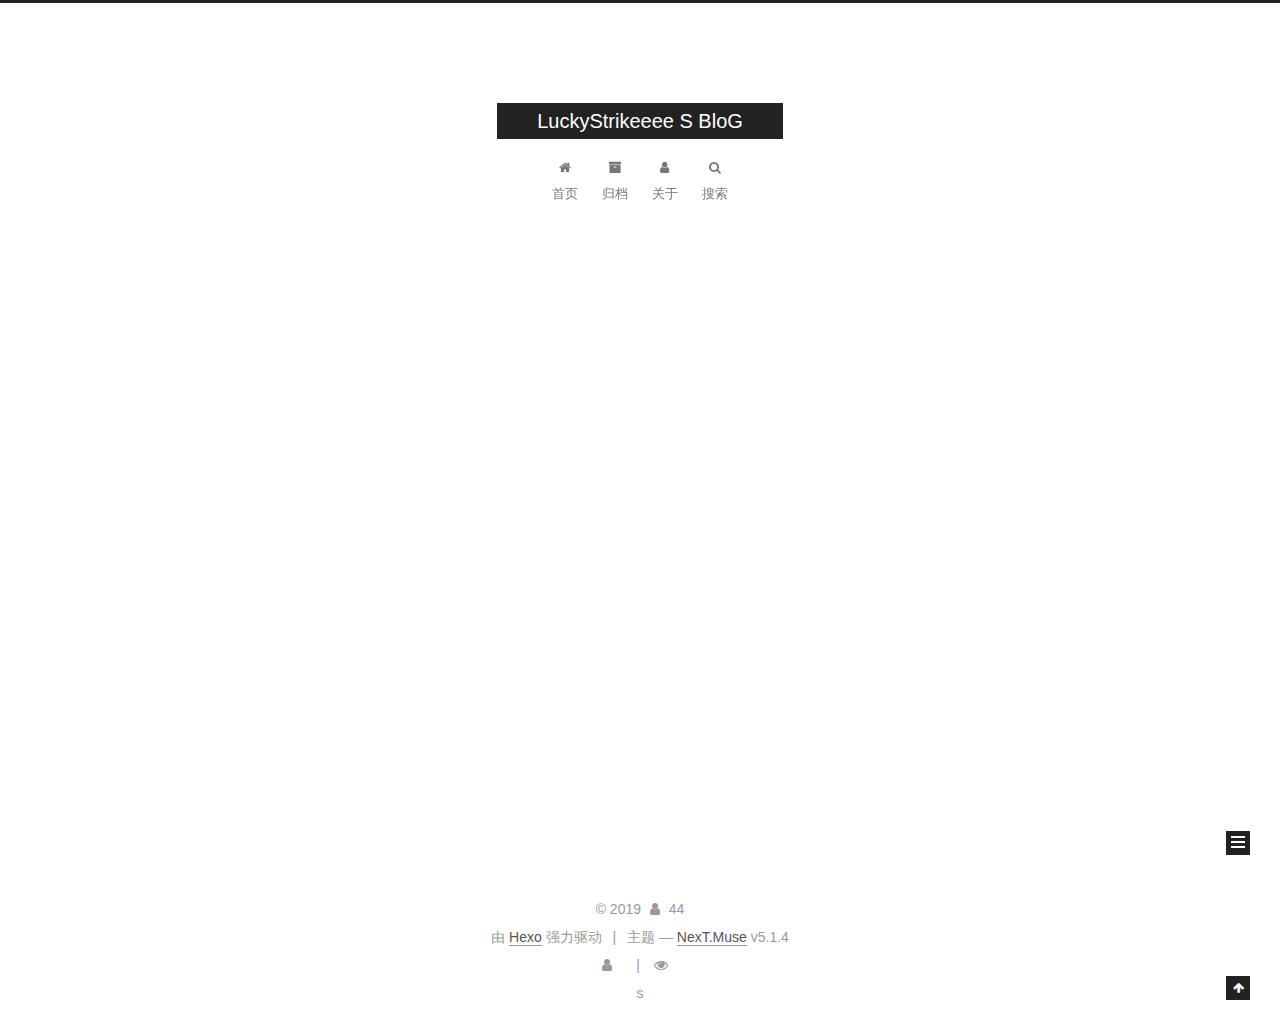
==== commit 0e933ad8: "Site updated: 2019-04-15 20:25:57" ====
--- a/index.html
+++ b/index.html
@@ -80,12 +80,12 @@
 
 
 <meta property="og:type" content="website">
-<meta property="og:title" content="LuckyStrikeeee&#39;s Blogggg">
+<meta property="og:title" content="LuckyStrikeeee S BloG">
 <meta property="og:url" content="http://yoursite.com/index.html">
-<meta property="og:site_name" content="LuckyStrikeeee&#39;s Blogggg">
+<meta property="og:site_name" content="LuckyStrikeeee S BloG">
 <meta property="og:locale" content="zh-Hans">
 <meta name="twitter:card" content="summary">
-<meta name="twitter:title" content="LuckyStrikeeee&#39;s Blogggg">
+<meta name="twitter:title" content="LuckyStrikeeee S BloG">
 
 
 
@@ -121,7 +121,7 @@
 
 
 
-  <title>LuckyStrikeeee's Blogggg</title>
+  <title>LuckyStrikeeee S BloG</title>
   
 
 
@@ -152,12 +152,12 @@
     <div class="custom-logo-site-title">
       <a href="/" class="brand" rel="start">
         <span class="logo-line-before"><i></i></span>
-        <span class="site-title">LuckyStrikeeee's Blogggg</span>
+        <span class="site-title">LuckyStrikeeee S BloG</span>
         <span class="logo-line-after"><i></i></span>
       </a>
     </div>
       
-        <p class="site-subtitle">111</p>
+        <p class="site-subtitle"></p>
       
   </div>
 
@@ -187,42 +187,22 @@
         </li>
       
         
+        <li class="menu-item menu-item-archives">
+          <a href="/archives/" rel="section">
+            
+              <i class="menu-item-icon fa fa-fw fa-archive"></i> <br>
+            
+            归档
+          </a>
+        </li>
+      
+        
         <li class="menu-item menu-item-about">
           <a href="/about/" rel="section">
             
               <i class="menu-item-icon fa fa-fw fa-user"></i> <br>
             
             关于
-          </a>
-        </li>
-      
-        
-        <li class="menu-item menu-item-tags">
-          <a href="/tags/" rel="section">
-            
-              <i class="menu-item-icon fa fa-fw fa-tags"></i> <br>
-            
-            标签
-          </a>
-        </li>
-      
-        
-        <li class="menu-item menu-item-categories">
-          <a href="/categories/" rel="section">
-            
-              <i class="menu-item-icon fa fa-fw fa-th"></i> <br>
-            
-            分类
-          </a>
-        </li>
-      
-        
-        <li class="menu-item menu-item-archives">
-          <a href="/archives/" rel="section">
-            
-              <i class="menu-item-icon fa fa-fw fa-archive"></i> <br>
-            
-            归档
           </a>
         </li>
       
@@ -300,7 +280,7 @@
     </span>
 
     <span hidden itemprop="publisher" itemscope itemtype="http://schema.org/Organization">
-      <meta itemprop="name" content="LuckyStrikeeee's Blogggg">
+      <meta itemprop="name" content="LuckyStrikeeee S BloG">
     </span>
 
     
@@ -426,7 +406,7 @@
     </span>
 
     <span hidden itemprop="publisher" itemscope itemtype="http://schema.org/Organization">
-      <meta itemprop="name" content="LuckyStrikeeee's Blogggg">
+      <meta itemprop="name" content="LuckyStrikeeee S BloG">
     </span>
 
     
@@ -566,7 +546,7 @@
           <div class="site-author motion-element" itemprop="author" itemscope itemtype="http://schema.org/Person">
             
               <p class="site-author-name" itemprop="name">44</p>
-              <p class="site-description motion-element" itemprop="description">222</p>
+              <p class="site-description motion-element" itemprop="description"></p>
           </div>
 
           <nav class="site-state motion-element">
@@ -640,6 +620,19 @@
 
 
 
+<div class="busuanzi-count">
+  <script async src="https://dn-lbstatics.qbox.me/busuanzi/2.3/busuanzi.pure.mini.js"></script>
+    <span class="site-uv">
+      <i class="fa fa-user"></i>
+      <span class="busuanzi-value" id="busuanzi_value_site_uv"></span>
+    </span>
+  
+    <span class="site-pv">
+      <i class="fa fa-eye"></i>
+      <span class="busuanzi-value" id="busuanzi_value_site_pv"></span>
+    </span>
+    </div>s
+
         
 
 
@@ -784,7 +777,7 @@
     var isfetched = false;
     var isXml = true;
     // Search DB path;
-    var search_path = "";
+    var search_path = "search.xml";
     if (search_path.length === 0) {
       search_path = "search.xml";
     } else if (/json$/i.test(search_path)) {
--- a/css/main.css
+++ b/css/main.css
@@ -1822,7 +1822,7 @@
   width: 4px;
   height: 4px;
   border-radius: 50%;
-  background: #9cac82;
+  background: #ffcfff;
 }
 .links-of-blogroll {
   font-size: 13px;
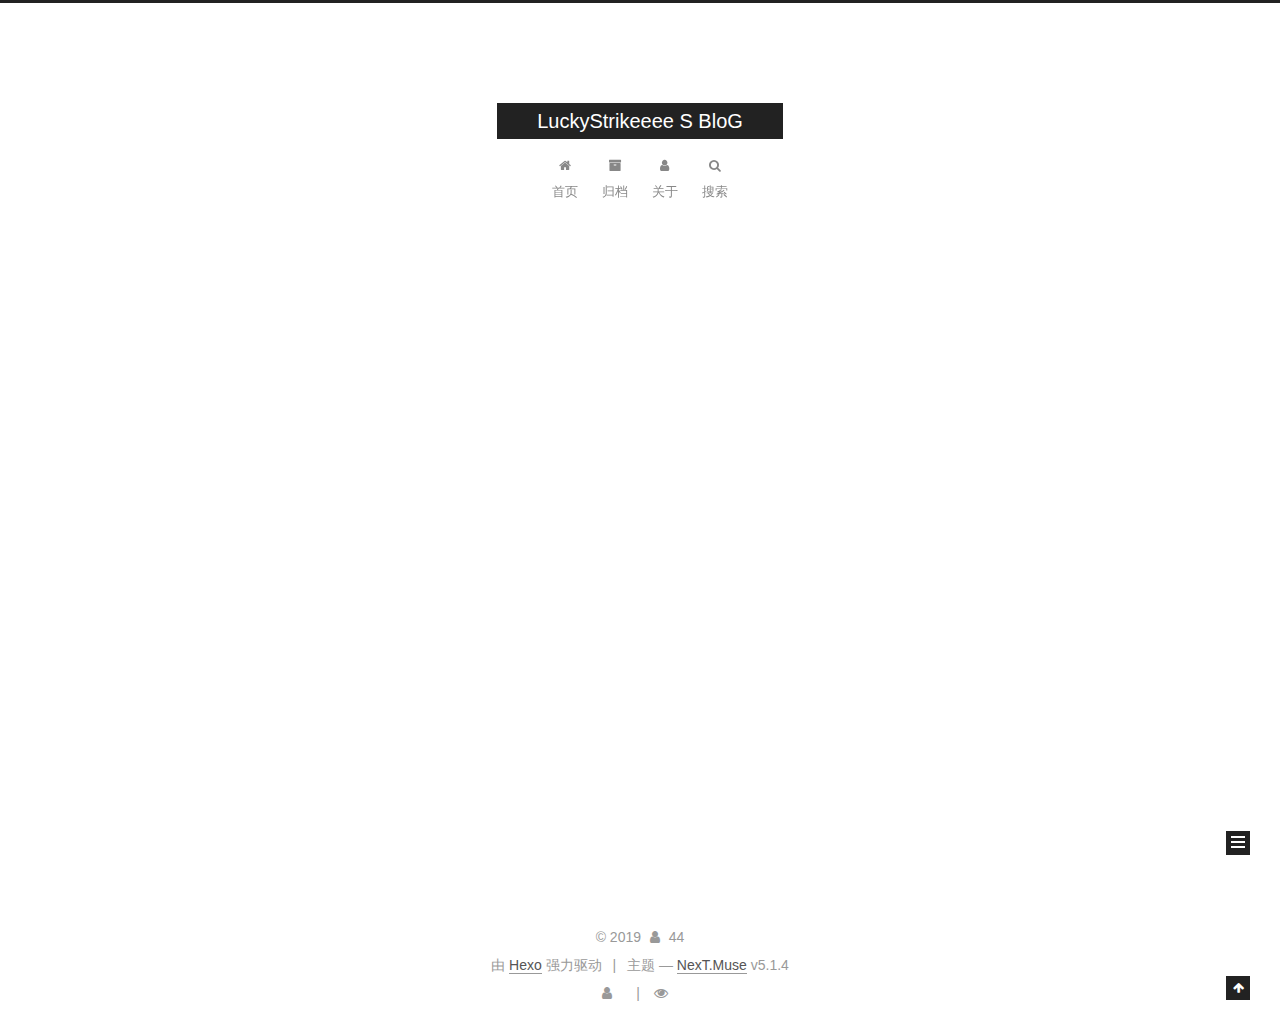
==== commit 2ddc9e87: "Site updated: 2019-04-15 20:29:44" ====
--- a/index.html
+++ b/index.html
@@ -631,7 +631,7 @@
       <i class="fa fa-eye"></i>
       <span class="busuanzi-value" id="busuanzi_value_site_pv"></span>
     </span>
-    </div>s
+    </div>
 
         
 
--- a/css/main.css
+++ b/css/main.css
@@ -1822,7 +1822,7 @@
   width: 4px;
   height: 4px;
   border-radius: 50%;
-  background: #ffcfff;
+  background: #b073b8;
 }
 .links-of-blogroll {
   font-size: 13px;
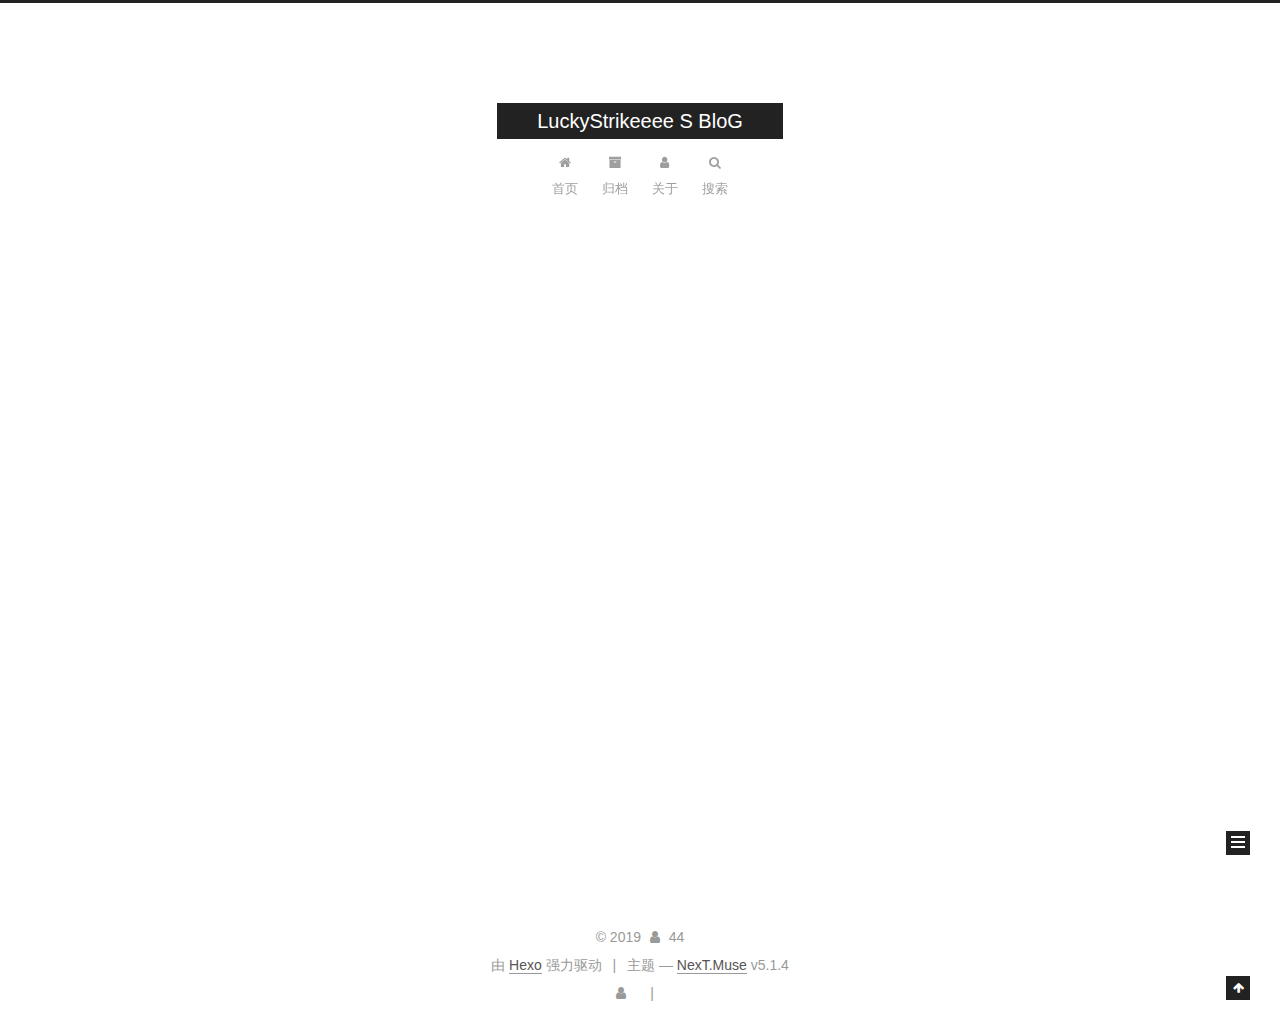
==== commit 5d193ecc: "Site updated: 2019-04-15 20:33:18" ====
--- a/index.html
+++ b/index.html
@@ -626,13 +626,7 @@
       <i class="fa fa-user"></i>
       <span class="busuanzi-value" id="busuanzi_value_site_uv"></span>
     </span>
-  
-    <span class="site-pv">
-      <i class="fa fa-eye"></i>
-      <span class="busuanzi-value" id="busuanzi_value_site_pv"></span>
-    </span>
     </div>
-
         
 
 
--- a/css/main.css
+++ b/css/main.css
@@ -1822,7 +1822,7 @@
   width: 4px;
   height: 4px;
   border-radius: 50%;
-  background: #b073b8;
+  background: #776b3d;
 }
 .links-of-blogroll {
   font-size: 13px;
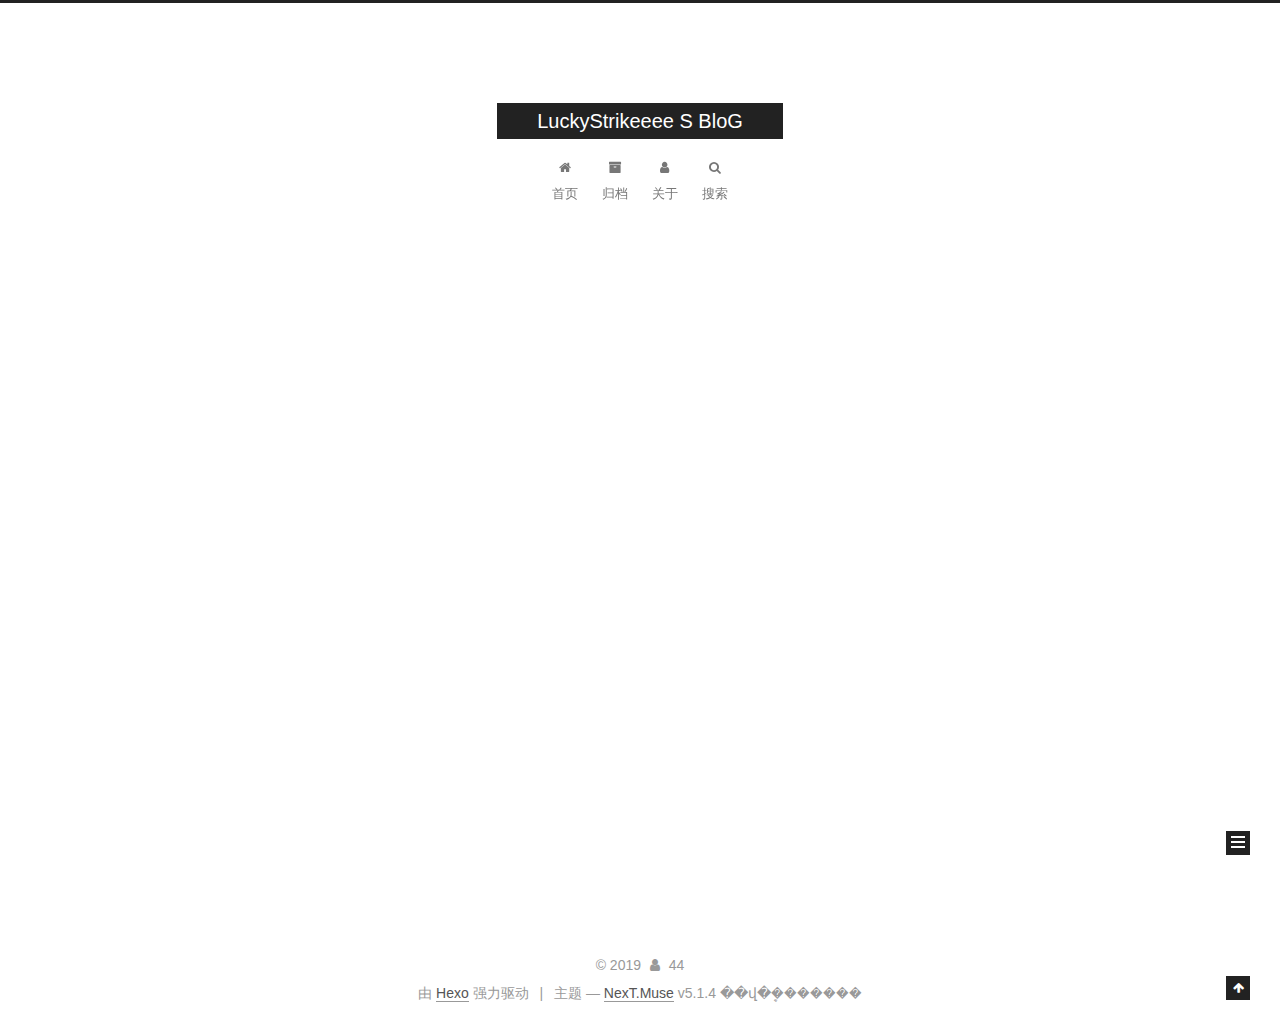
==== commit dd781217: "Site updated: 2019-04-15 20:35:51" ====
--- a/index.html
+++ b/index.html
@@ -620,13 +620,8 @@
 
 
 
-<div class="busuanzi-count">
-  <script async src="https://dn-lbstatics.qbox.me/busuanzi/2.3/busuanzi.pure.mini.js"></script>
-    <span class="site-uv">
-      <i class="fa fa-user"></i>
-      <span class="busuanzi-value" id="busuanzi_value_site_uv"></span>
-    </span>
-    </div>
+ <script async src="//dn-lbstatics.qbox.me/busuanzi/2.3/busuanzi.pure.mini.js"></script>
+   <span id="busuanzi_container_site_pv">��վ�ܷ�����<spanid="busuanzi_value_site_pv"></spanid="busuanzi_value_site_pv"></span>��
         
 
 
--- a/css/main.css
+++ b/css/main.css
@@ -1822,7 +1822,7 @@
   width: 4px;
   height: 4px;
   border-radius: 50%;
-  background: #776b3d;
+  background: #cbff63;
 }
 .links-of-blogroll {
   font-size: 13px;
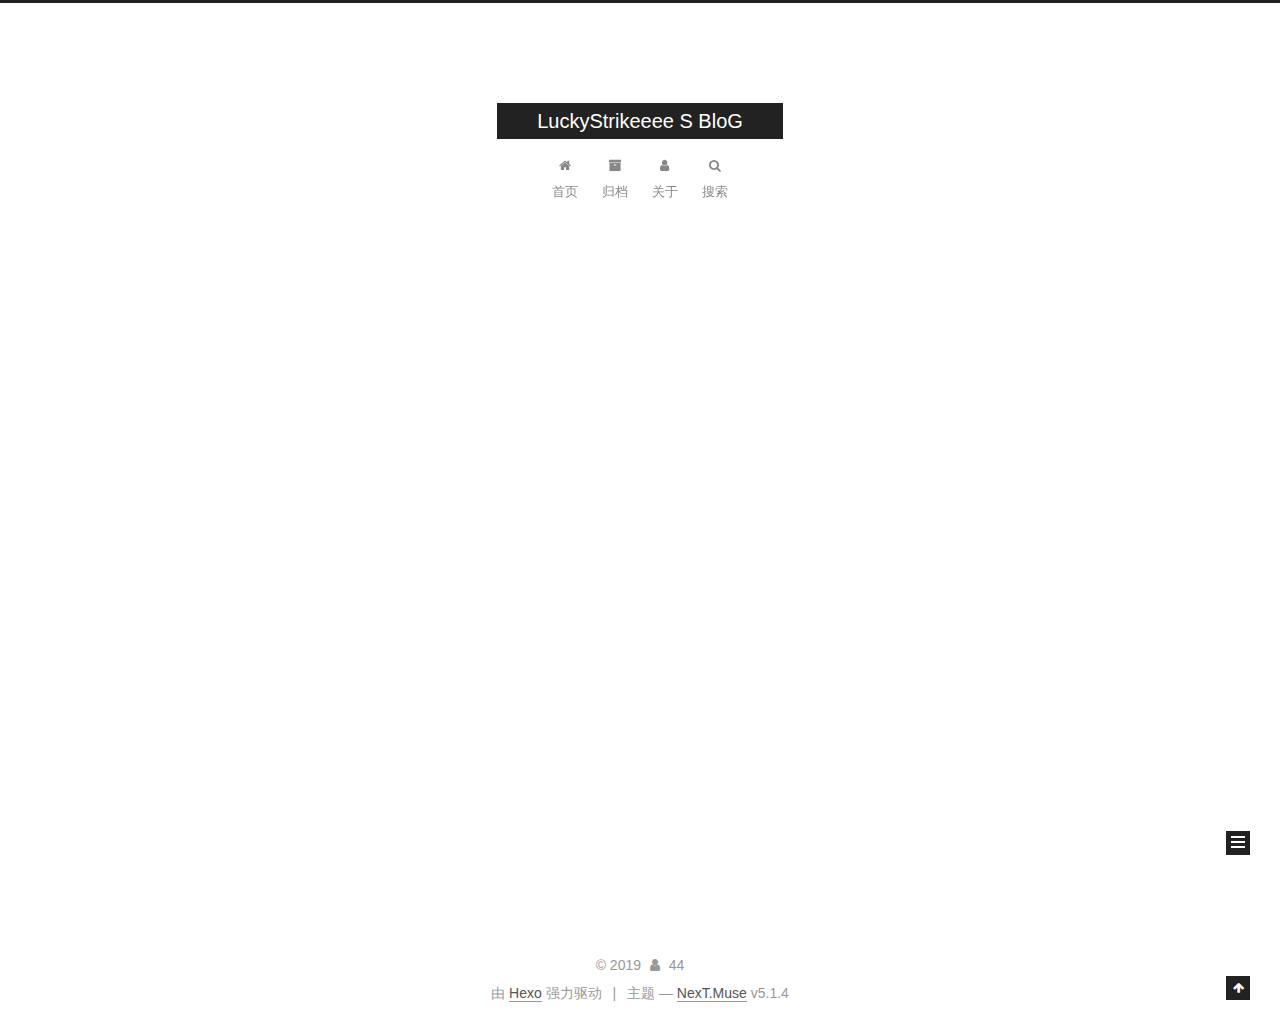
==== commit aba0bf53: "Site updated: 2019-04-15 20:37:24" ====
--- a/index.html
+++ b/index.html
@@ -620,8 +620,6 @@
 
 
 
- <script async src="//dn-lbstatics.qbox.me/busuanzi/2.3/busuanzi.pure.mini.js"></script>
-   <span id="busuanzi_container_site_pv">��վ�ܷ�����<spanid="busuanzi_value_site_pv"></spanid="busuanzi_value_site_pv"></span>��
         
 
 
--- a/css/main.css
+++ b/css/main.css
@@ -1822,7 +1822,7 @@
   width: 4px;
   height: 4px;
   border-radius: 50%;
-  background: #cbff63;
+  background: #ffb;
 }
 .links-of-blogroll {
   font-size: 13px;
